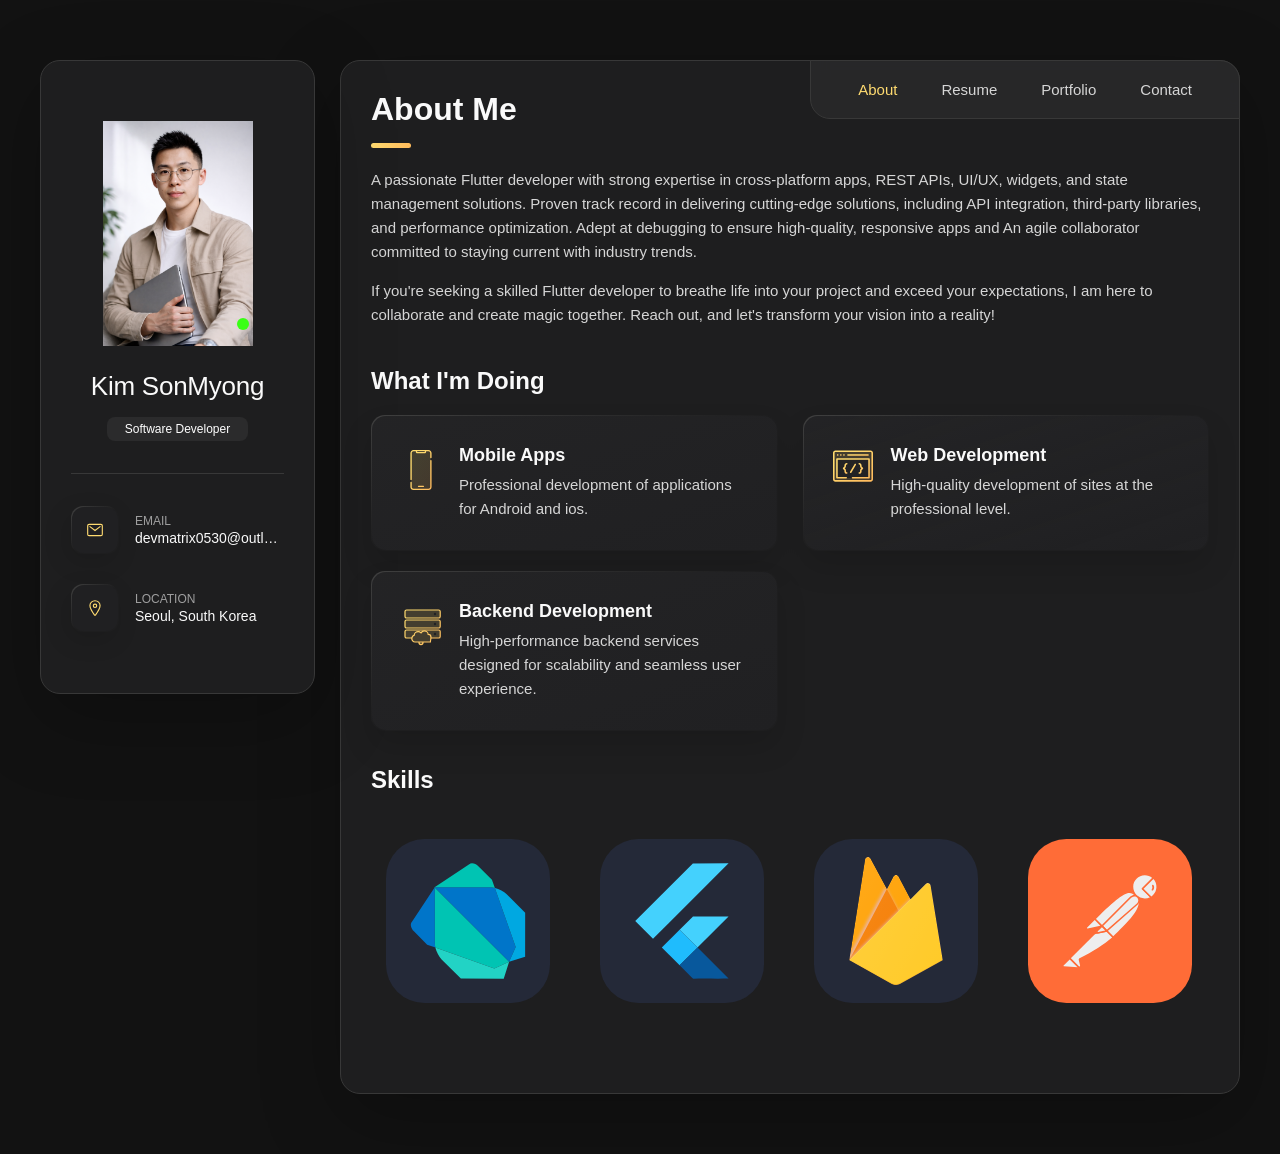
==== portfolio.html @ 159c51fd "1" ====
<!DOCTYPE html>
<!-- saved from url=(0031)https://aakashrajbanshi.com.np/ -->
<html lang="en"><head><meta http-equiv="Content-Type" content="text/html; charset=UTF-8">
  
  <link rel="icon" type="image/png" href="./portfolio_files/my-avatar.png">
  <meta name="viewport" content="width=device-width, initial-scale=1.0">
  <title>Kim's Personal Portfolio</title>
  <link rel="stylesheet" href="./portfolio_files/index-D-4-gm_i.css?v=2">
  <script defer src="./portfolio_files/asset-path-fix.js"></script>
  <script defer src="./portfolio_files/nav-page.js"></script>
  <script defer src="./portfolio_files/index-DvMZjxsJ.js?v=8"></script>
</head>

<body>
  <div id="app"><main><aside class="sidebar " data-sidebar="true"><div class="sidebar-info"><a href="https://aakashrajbanshi.com.np/assets/images/aakash_bnw.png" target="_blank" rel="noopener noreferrer" title="Click me!"><figure class="avatar-box"><img alt="Kim SonMyong" width="80" src="./portfolio_files/my-avatar.png"><span class="active-status" title="Available for work!"></span></figure></a><div class="info-content"><h1 class="name" title="Kim SonMyong">Kim SonMyong</h1><p class="title">Software Developer</p></div><button class="info_more-btn" data-sidebar-btn="true"><span>Show Contacts</span><svg stroke="currentColor" fill="currentColor" stroke-width="0" viewBox="0 0 512 512" height="1em" width="1em" xmlns="http://www.w3.org/2000/svg"><path fill="none" stroke-linecap="round" stroke-linejoin="round" stroke-width="48" d="m112 184 144 144 144-144"></path></svg></button></div><div class="sidebar-info_more"><div class="separator"></div><ul class="contacts-list"><li class="contact-item"><div class="icon-box"><svg stroke="currentColor" fill="currentColor" stroke-width="0" viewBox="0 0 512 512" height="1em" width="1em" xmlns="http://www.w3.org/2000/svg"><rect width="416" height="320" x="48" y="96" fill="none" stroke-linecap="round" stroke-linejoin="round" stroke-width="32" rx="40" ry="40"></rect><path fill="none" stroke-linecap="round" stroke-linejoin="round" stroke-width="32" d="m112 160 144 112 144-112"></path></svg></div><div class="contact-info"><p class="contact-title">Email</p><a href="mailto:devmatrix0530@outlook.com" class="contact-link">devmatrix0530@outlook.com</a></div></li><li class="contact-item"><div class="icon-box"><svg stroke="currentColor" fill="currentColor" stroke-width="0" viewBox="0 0 512 512" height="1em" width="1em" xmlns="http://www.w3.org/2000/svg"><path fill="none" stroke-linecap="round" stroke-linejoin="round" stroke-width="32" d="M256 48c-79.5 0-144 61.39-144 137 0 87 96 224.87 131.25 272.49a15.77 15.77 0 0 0 25.5 0C304 409.89 400 272.07 400 185c0-75.61-64.5-137-144-137z"></path><circle cx="256" cy="192" r="48" fill="none" stroke-linecap="round" stroke-linejoin="round" stroke-width="32"></circle></svg></div><div class="contact-info"><p class="contact-title">Location</p><a href="https://www.google.com/maps/place/Seoul,+South Korea" target="_blank" class="contact-link">Seoul, South Korea</a></div></li></ul><div class="separator"></div><ul class="social-list"><li class="social-item"><a href="https://www.linkedin.com/in/aakash569" target="_blank" class="social-link"><svg stroke="currentColor" fill="currentColor" stroke-width="0" viewBox="0 0 512 512" height="1em" width="1em" xmlns="http://www.w3.org/2000/svg"><path d="M444.17 32H70.28C49.85 32 32 46.7 32 66.89v374.72C32 461.91 49.85 480 70.28 480h373.78c20.54 0 35.94-18.21 35.94-38.39V66.89C480.12 46.7 464.6 32 444.17 32zm-273.3 373.43h-64.18V205.88h64.18zM141 175.54h-.46c-20.54 0-33.84-15.29-33.84-34.43 0-19.49 13.65-34.42 34.65-34.42s33.85 14.82 34.31 34.42c-.01 19.14-13.31 34.43-34.66 34.43zm264.43 229.89h-64.18V296.32c0-26.14-9.34-44-32.56-44-17.74 0-28.24 12-32.91 23.69-1.75 4.2-2.22 9.92-2.22 15.76v113.66h-64.18V205.88h64.18v27.77c9.34-13.3 23.93-32.44 57.88-32.44 42.13 0 74 27.77 74 87.64z"></path></svg></a></li><li class="social-item"><a href="https://github.com/aakashx58" target="_blank" class="social-link"><svg stroke="currentColor" fill="currentColor" stroke-width="0" viewBox="0 0 512 512" height="1em" width="1em" xmlns="http://www.w3.org/2000/svg"><path d="M256 32C132.3 32 32 134.9 32 261.7c0 101.5 64.2 187.5 153.2 217.9a17.56 17.56 0 0 0 3.8.4c8.3 0 11.5-6.1 11.5-11.4 0-5.5-.2-19.9-.3-39.1a102.4 102.4 0 0 1-22.6 2.7c-43.1 0-52.9-33.5-52.9-33.5-10.2-26.5-24.9-33.6-24.9-33.6-19.5-13.7-.1-14.1 1.4-14.1h.1c22.5 2 34.3 23.8 34.3 23.8 11.2 19.6 26.2 25.1 39.6 25.1a63 63 0 0 0 25.6-6c2-14.8 7.8-24.9 14.2-30.7-49.7-5.8-102-25.5-102-113.5 0-25.1 8.7-45.6 23-61.6-2.3-5.8-10-29.2 2.2-60.8a18.64 18.64 0 0 1 5-.5c8.1 0 26.4 3.1 56.6 24.1a208.21 208.21 0 0 1 112.2 0c30.2-21 48.5-24.1 56.6-24.1a18.64 18.64 0 0 1 5 .5c12.2 31.6 4.5 55 2.2 60.8 14.3 16.1 23 36.6 23 61.6 0 88.2-52.4 107.6-102.3 113.3 8 7.1 15.2 21.1 15.2 42.5 0 30.7-.3 55.5-.3 63 0 5.4 3.1 11.5 11.4 11.5a19.35 19.35 0 0 0 4-.4C415.9 449.2 480 363.1 480 261.7 480 134.9 379.7 32 256 32z"></path></svg></a></li><li class="social-item"><a href="https://g.dev/aakash569" target="_blank" class="social-link"><svg stroke="currentColor" fill="currentColor" stroke-width="0" viewBox="0 0 512 512" height="1em" width="1em" xmlns="http://www.w3.org/2000/svg"><path d="m473.16 221.48-2.26-9.59H262.46v88.22H387c-12.93 61.4-72.93 93.72-121.94 93.72-35.66 0-73.25-15-98.13-39.11a140.08 140.08 0 0 1-41.8-98.88c0-37.16 16.7-74.33 41-98.78s61-38.13 97.49-38.13c41.79 0 71.74 22.19 82.94 32.31l62.69-62.36C390.86 72.72 340.34 32 261.6 32c-60.75 0-119 23.27-161.58 65.71C58 139.5 36.25 199.93 36.25 256s20.58 113.48 61.3 155.6c43.51 44.92 105.13 68.4 168.58 68.4 57.73 0 112.45-22.62 151.45-63.66 38.34-40.4 58.17-96.3 58.17-154.9 0-24.67-2.48-39.32-2.59-39.96z"></path></svg></a></li><li class="social-item"><a href="https://x.com/itzakax" target="_blank" class="social-link"><svg stroke="currentColor" fill="currentColor" stroke-width="0" viewBox="0 0 512 512" height="1em" width="1em" xmlns="http://www.w3.org/2000/svg"><path d="M496 109.5a201.8 201.8 0 0 1-56.55 15.3 97.51 97.51 0 0 0 43.33-53.6 197.74 197.74 0 0 1-62.56 23.5A99.14 99.14 0 0 0 348.31 64c-54.42 0-98.46 43.4-98.46 96.9a93.21 93.21 0 0 0 2.54 22.1 280.7 280.7 0 0 1-203-101.3A95.69 95.69 0 0 0 36 130.4c0 33.6 17.53 63.3 44 80.7A97.5 97.5 0 0 1 35.22 199v1.2c0 47 34 86.1 79 95a100.76 100.76 0 0 1-25.94 3.4 94.38 94.38 0 0 1-18.51-1.8c12.51 38.5 48.92 66.5 92.05 67.3A199.59 199.59 0 0 1 39.5 405.6a203 203 0 0 1-23.5-1.4A278.68 278.68 0 0 0 166.74 448c181.36 0 280.44-147.7 280.44-275.8 0-4.2-.11-8.4-.31-12.5A198.48 198.48 0 0 0 496 109.5z"></path></svg></a></li></ul></div></aside><div class="main-content"><nav class="navbar"><ul class="navbar-list"><li class="navbar-item"><button type="button" class="navbar-link active" data-nav-link="true" data-nav-page="about">About</button></li><li class="navbar-item"><button type="button" class="navbar-link " data-nav-link="true" data-nav-page="resume">Resume</button></li><li class="navbar-item"><button type="button" class="navbar-link " data-nav-link="true" data-nav-page="portfolio">Portfolio</button></li><li class="navbar-item"><button type="button" class="navbar-link " data-nav-link="true" data-nav-page="contact">Contact</button></li></ul></nav><article class="about active" data-page="about"><header><h2 class="h2 article-title">About me</h2></header><section class="about-text"><p>A passionate Flutter developer with strong expertise in cross-platform apps, REST APIs, UI/UX, widgets, and state management solutions. Proven track record in delivering cutting-edge solutions, including API integration, third-party libraries, and performance optimization. Adept at debugging to ensure high-quality, responsive apps and An agile collaborator committed to staying current with industry trends.</p><p>If you're seeking a skilled Flutter developer to breathe life into your project and exceed your expectations, I am here to collaborate and create magic together. Reach out, and let's transform your vision into a reality!</p></section><section class="service"><h3 class="h3 service-title">What i'm doing</h3><ul class="service-list"><li class="service-item"><div class="service-icon-box"><img alt="mobile app icon" width="40" src="./portfolio_files/icon-app.svg"></div><div class="service-content-box"><h4 class="h4 service-item-title">Mobile Apps</h4><p class="service-item-text">Professional development of applications for Android and ios.</p></div></li><li class="service-item"><div class="service-icon-box"><img alt="Web development icon" width="40" src="./portfolio_files/icon-dev.svg"></div><div class="service-content-box"><h4 class="h4 service-item-title">Web development</h4><p class="service-item-text">High-quality development of sites at the professional level.</p></div></li><li class="service-item"><div class="service-icon-box"><img alt="camera icon" width="40" src="./portfolio_files/icon-backend.svg"></div><div class="service-content-box"><h4 class="h4 service-item-title">Backend Development</h4><p class="service-item-text">High-performance backend services designed for scalability and seamless user experience.</p></div></li></ul></section><section class="clients"><h3 class="h3 clients-title">Skills</h3><ul class="clients-list has-scrollbar"><li class="clients-item"><a href="https://dart.dev/" target="_blank"><img alt="client logo" src="./portfolio_files/Dart.svg" style="filter: none;"></a></li><li class="clients-item"><a href="https://flutter.dev/" target="_blank"><img alt="client logo" src="./portfolio_files/Flutter.svg"></a></li><li class="clients-item"><a href="https://firebase.google.com/" target="_blank"><img alt="client logo" src="./portfolio_files/Firebase.svg"></a></li><li class="clients-item"><a href="https://www.postman.com/" target="_blank"><img alt="client logo" src="./portfolio_files/Postman.svg"></a></li><li class="clients-item"><a href="https://www.figma.com/" target="_blank"><img alt="client logo" src="./portfolio_files/Figma.svg"></a></li><li class="clients-item"><a href="https://developer.android.com/studio" target="_blank"><img alt="client logo" src="./portfolio_files/AndroidStudio.svg"></a></li><li class="clients-item"><a href="https://developer.apple.com/xcode/" target="_blank"><img alt="client logo" src="./portfolio_files/Xcode.svg"></a></li></ul></section></article><article class="resume " data-page="resume"><header><h2 class="h2 article-title">Resume</h2></header><section class="timeline"><div class="title-wrapper"><div class="icon-box"><svg stroke="currentColor" fill="currentColor" stroke-width="0" viewBox="0 0 512 512" height="1em" width="1em" xmlns="http://www.w3.org/2000/svg"><path fill="none" stroke-linecap="round" stroke-linejoin="round" stroke-width="32" d="M256 160c16-63.16 76.43-95.41 208-96a15.94 15.94 0 0 1 16 16v288a16 16 0 0 1-16 16c-128 0-177.45 25.81-208 64-30.37-38-80-64-208-64-9.88 0-16-8.05-16-17.93V80a15.94 15.94 0 0 1 16-16c131.57.59 192 32.84 208 96zm0 0v288"></path></svg></div><h3 class="h3">Education</h3></div><ol class="timeline-list"><li class="timeline-item"><h4 class="h4 timeline-item-title">Nihareeka College of Management and Information Technology</h4><p class="timeline-text">Bachelor of Science in Computer Science and Information Technology (B.Sc. CSIT)</p><span>2017 — 2021</span></li><li class="timeline-item"><h4 class="h4 timeline-item-title">Greenland International College</h4><p class="timeline-text">+2 Science</p><span>2015 — 2017</span></li></ol></section><section class="timeline"><div class="title-wrapper"><div class="icon-box"><svg stroke="currentColor" fill="currentColor" stroke-width="0" viewBox="0 0 512 512" height="1em" width="1em" xmlns="http://www.w3.org/2000/svg"><path fill="none" stroke-linecap="round" stroke-linejoin="round" stroke-width="32" d="M256 160c16-63.16 76.43-95.41 208-96a15.94 15.94 0 0 1 16 16v288a16 16 0 0 1-16 16c-128 0-177.45 25.81-208 64-30.37-38-80-64-208-64-9.88 0-16-8.05-16-17.93V80a15.94 15.94 0 0 1 16-16c131.57.59 192 32.84 208 96zm0 0v288"></path></svg></div><h3 class="h3">Experience</h3></div><ol class="timeline-list"><li class="timeline-item"><h4 class="h4 timeline-item-title">Flutter Developer</h4><p class="timeline-text">Adzen Tech Pvt. Ltd</p><span data-start-date="2025-02-01" data-end-date="present">Feb, 2025 — Present &nbsp; • <span class="duration">1 yr 2 mo</span></span><p class="timeline-text"><i>Seoul, South Korea</i></p><ul class="timeline-text"><li>Responsible for designing and developing mobile applications using Flutter.</li></ul></li><li class="timeline-item"><h4 class="h4 timeline-item-title">Mid-Level Flutter Developer</h4><p class="timeline-text">Tokma Technologies</p><span data-start-date="2024-08-01" data-end-date="2025-02-01">Aug, 2024 — Feb, 2025 &nbsp; • <span class="duration">6 mo</span></span><p class="timeline-text"><i>Seoul, South Korea</i></p><ul class="timeline-text"><li>Developed new features and implemented UI designs into code using Flutter.</li><li>Designed and created custom e-form features including scrolling features and data entries.</li><li>Integrated Google and Facebook sign-in for user authentication.</li><li>Designed dynamic functionalities using the BLOC design pattern.</li><li>Integrated APIs for seamless data communication and backend functionality.</li><li>Implemented payment gateway integration like Khalti for secure transactions.</li><li>Collaborated with other developers and backend team to deliver features.</li><li>Participated in team meetings to discuss new features and project updates.</li><li>Ensured smooth functionality and user-friendly experiences throughout the app.</li><li>Performed code review and deployed the app in Playstore and Appstore.</li></ul></li><li class="timeline-item"><h4 class="h4 timeline-item-title">Flutter Developer</h4><p class="timeline-text">Inflancer Technology</p><span data-start-date="2022-10-01" data-end-date="2024-08-01">Oct, 2022 — Aug, 2024 &nbsp; • <span class="duration">1 yr 10 mo</span></span><p class="timeline-text"><i>Seoul, South Korea</i></p><ul class="timeline-text"><li>Developed new features and transformed UI designs into fully functional user interfaces.</li><li>Integrated payment solution like eSewa, for secure and seamless transactions.</li><li>Optimized application performance to ensure a smooth and engaging user experience.</li><li>Supported other team members initiatives by developing solutions to common problems and sharing those solutions.</li><li>Identified and resolved bugs, improving app stability and performance.</li><li>Wrote clean, maintainable, and testable code following best practices.</li><li>Utilization of latest version of support libraries to ensure backend compatibility.</li><li>Integrated payment solution like eSewa, for secure and seamless transactions.</li><li>Collaborated with backend developers, designers, and cross-functional teams to deliver scalable, high-quality solutions.</li><li>Performed code review and deployed the app in Playstore and Appstore.</li></ul></li><li class="timeline-item"><h4 class="h4 timeline-item-title">Flutter Developer Intern</h4><p class="timeline-text">YAJ Tech Pvt. Ltd</p><span data-start-date="2022-05-01" data-end-date="2022-09-01">May, 2022 — Sep, 2022 &nbsp; • <span class="duration">4 mo</span></span><p class="timeline-text"><i>Seoul, South Korea</i></p><ul class="timeline-text"><li>Assisted in developing and maintaining Flutter applications, ensuring seamless functionality and user-friendly interfaces.</li><li>Supported the implementation of visually appealing UI designs that aligned with client requirements and design principles.</li><li>Collaborated with cross-functional teams, including back-end developers and designers, to deliver efficient, high-quality, and scalable solutions.</li><li>Gained hands-on experience in debugging, troubleshooting, and refining app features to improve user experience.</li></ul></li></ol></section><button class="form-btn" type="button" data-form-btn="true"><svg stroke="currentColor" fill="currentColor" stroke-width="0" viewBox="0 0 512 512" height="1em" width="1em" xmlns="http://www.w3.org/2000/svg"><path fill="none" stroke-linejoin="round" stroke-width="32" d="M416 221.25V416a48 48 0 0 1-48 48H144a48 48 0 0 1-48-48V96a48 48 0 0 1 48-48h98.75a32 32 0 0 1 22.62 9.37l141.26 141.26a32 32 0 0 1 9.37 22.62z"></path><path fill="none" stroke-linecap="round" stroke-linejoin="round" stroke-width="32" d="M256 56v120a32 32 0 0 0 32 32h120m-232 80h160m-160 80h160"></path></svg><span>Download CV</span></button></article><article class="portfolio " data-page="portfolio"><header><h2 class="h2 article-title">Portfolio</h2></header><section class="projects"><ul class="filter-list"><li class="filter-item"><button class="active" data-filter-btn="true">All</button></li><li class="filter-item"><button class="" data-filter-btn="true">Applications</button></li><li class="filter-item"><button class="" data-filter-btn="true">Web development</button></li><li class="filter-item"><button class="" data-filter-btn="true">UI/UX</button></li></ul><div class="filter-select-box"><button class="filter-select " data-select="true"><div class="select-value" data-selecct-value="true">Select category</div><div class="select-icon"><svg stroke="currentColor" fill="currentColor" stroke-width="0" viewBox="0 0 512 512" height="1em" width="1em" xmlns="http://www.w3.org/2000/svg"><path fill="none" stroke-linecap="round" stroke-linejoin="round" stroke-width="48" d="m112 184 144 144 144-144"></path></svg></div></button><ul class="select-list"><li class="select-item"><button data-select-item="true">All</button></li><li class="select-item"><button data-select-item="true">Applications</button></li><li class="select-item"><button data-select-item="true">Web development</button></li><li class="select-item"><button data-select-item="true">UI/UX</button></li></ul></div><ul class="project-list"><li class="project-item active"><a href="https://nagarikapp.gov.np/" target="_blank" rel="noreferrer"><figure class="project-img"><div class="project-item-icon-box"><svg stroke="currentColor" fill="currentColor" stroke-width="0" viewBox="0 0 512 512" height="1em" width="1em" xmlns="http://www.w3.org/2000/svg"><path fill="none" stroke-linecap="round" stroke-linejoin="round" stroke-width="32" d="M255.66 112c-77.94 0-157.89 45.11-220.83 135.33a16 16 0 0 0-.27 17.77C82.92 340.8 161.8 400 255.66 400c92.84 0 173.34-59.38 221.79-135.25a16.14 16.14 0 0 0 0-17.47C428.89 172.28 347.8 112 255.66 112z"></path><circle cx="256" cy="256" r="80" fill="none" stroke-miterlimit="10" stroke-width="32"></circle></svg></div><img alt="Nagarik App" loading="lazy" src="./portfolio_files/nagarikapp.png"></figure><h3 class="project-title">Nagarik App</h3><p class="project-category">Applications</p></a></li><li class="project-item active"><a href="https://www.ambition.guru/" target="_blank" rel="noreferrer"><figure class="project-img"><div class="project-item-icon-box"><svg stroke="currentColor" fill="currentColor" stroke-width="0" viewBox="0 0 512 512" height="1em" width="1em" xmlns="http://www.w3.org/2000/svg"><path fill="none" stroke-linecap="round" stroke-linejoin="round" stroke-width="32" d="M255.66 112c-77.94 0-157.89 45.11-220.83 135.33a16 16 0 0 0-.27 17.77C82.92 340.8 161.8 400 255.66 400c92.84 0 173.34-59.38 221.79-135.25a16.14 16.14 0 0 0 0-17.47C428.89 172.28 347.8 112 255.66 112z"></path><circle cx="256" cy="256" r="80" fill="none" stroke-miterlimit="10" stroke-width="32"></circle></svg></div><img alt="Ambition Guru" loading="lazy" src="./portfolio_files/ambitionguru.png"></figure><h3 class="project-title">Ambition Guru</h3><p class="project-category">Applications</p></a></li><li class="project-item active"><a href="https://play.google.com/store/apps/details?id=com.onewinme.sociair" target="_blank" rel="noreferrer"><figure class="project-img"><div class="project-item-icon-box"><svg stroke="currentColor" fill="currentColor" stroke-width="0" viewBox="0 0 512 512" height="1em" width="1em" xmlns="http://www.w3.org/2000/svg"><path fill="none" stroke-linecap="round" stroke-linejoin="round" stroke-width="32" d="M255.66 112c-77.94 0-157.89 45.11-220.83 135.33a16 16 0 0 0-.27 17.77C82.92 340.8 161.8 400 255.66 400c92.84 0 173.34-59.38 221.79-135.25a16.14 16.14 0 0 0 0-17.47C428.89 172.28 347.8 112 255.66 112z"></path><circle cx="256" cy="256" r="80" fill="none" stroke-miterlimit="10" stroke-width="32"></circle></svg></div><img alt="Sociair" loading="lazy" src="./portfolio_files/sociair.png"></figure><h3 class="project-title">Sociair</h3><p class="project-category">Applications</p></a></li><li class="project-item active"><a href="https://tokma.ai/" target="_blank" rel="noreferrer"><figure class="project-img"><div class="project-item-icon-box"><svg stroke="currentColor" fill="currentColor" stroke-width="0" viewBox="0 0 512 512" height="1em" width="1em" xmlns="http://www.w3.org/2000/svg"><path fill="none" stroke-linecap="round" stroke-linejoin="round" stroke-width="32" d="M255.66 112c-77.94 0-157.89 45.11-220.83 135.33a16 16 0 0 0-.27 17.77C82.92 340.8 161.8 400 255.66 400c92.84 0 173.34-59.38 221.79-135.25a16.14 16.14 0 0 0 0-17.47C428.89 172.28 347.8 112 255.66 112z"></path><circle cx="256" cy="256" r="80" fill="none" stroke-miterlimit="10" stroke-width="32"></circle></svg></div><img alt="Tokma" loading="lazy" src="./portfolio_files/tokma.png"></figure><h3 class="project-title">Tokma</h3><p class="project-category">Applications</p></a></li><li class="project-item active"><a href="https://play.google.com/store/apps/details?id=com.inflancer.saara" target="_blank" rel="noreferrer"><figure class="project-img"><div class="project-item-icon-box"><svg stroke="currentColor" fill="currentColor" stroke-width="0" viewBox="0 0 512 512" height="1em" width="1em" xmlns="http://www.w3.org/2000/svg"><path fill="none" stroke-linecap="round" stroke-linejoin="round" stroke-width="32" d="M255.66 112c-77.94 0-157.89 45.11-220.83 135.33a16 16 0 0 0-.27 17.77C82.92 340.8 161.8 400 255.66 400c92.84 0 173.34-59.38 221.79-135.25a16.14 16.14 0 0 0 0-17.47C428.89 172.28 347.8 112 255.66 112z"></path><circle cx="256" cy="256" r="80" fill="none" stroke-miterlimit="10" stroke-width="32"></circle></svg></div><img alt="Saara" loading="lazy" src="./portfolio_files/saara.png"></figure><h3 class="project-title">Saara</h3><p class="project-category">Applications</p></a></li><li class="project-item active"><a href="./portfolio_files/ifood.png" target="_blank" rel="noreferrer"><figure class="project-img"><div class="project-item-icon-box"><svg stroke="currentColor" fill="currentColor" stroke-width="0" viewBox="0 0 512 512" height="1em" width="1em" xmlns="http://www.w3.org/2000/svg"><path fill="none" stroke-linecap="round" stroke-linejoin="round" stroke-width="32" d="M255.66 112c-77.94 0-157.89 45.11-220.83 135.33a16 16 0 0 0-.27 17.77C82.92 340.8 161.8 400 255.66 400c92.84 0 173.34-59.38 221.79-135.25a16.14 16.14 0 0 0 0-17.47C428.89 172.28 347.8 112 255.66 112z"></path><circle cx="256" cy="256" r="80" fill="none" stroke-miterlimit="10" stroke-width="32"></circle></svg></div><img alt="ifood" loading="lazy" src="./portfolio_files/ifood.png"></figure><h3 class="project-title">ifood</h3><p class="project-category">Applications</p></a></li><li class="project-item active"><a href="./portfolio_files/merodate.png" target="_blank" rel="noreferrer"><figure class="project-img"><div class="project-item-icon-box"><svg stroke="currentColor" fill="currentColor" stroke-width="0" viewBox="0 0 512 512" height="1em" width="1em" xmlns="http://www.w3.org/2000/svg"><path fill="none" stroke-linecap="round" stroke-linejoin="round" stroke-width="32" d="M255.66 112c-77.94 0-157.89 45.11-220.83 135.33a16 16 0 0 0-.27 17.77C82.92 340.8 161.8 400 255.66 400c92.84 0 173.34-59.38 221.79-135.25a16.14 16.14 0 0 0 0-17.47C428.89 172.28 347.8 112 255.66 112z"></path><circle cx="256" cy="256" r="80" fill="none" stroke-miterlimit="10" stroke-width="32"></circle></svg></div><img alt="MeroDate" loading="lazy" src="./portfolio_files/merodate.png"></figure><h3 class="project-title">MeroDate</h3><p class="project-category">Applications</p></a></li><li class="project-item active"><a href="./portfolio_files/weatherapp.png" target="_blank" rel="noreferrer"><figure class="project-img"><div class="project-item-icon-box"><svg stroke="currentColor" fill="currentColor" stroke-width="0" viewBox="0 0 512 512" height="1em" width="1em" xmlns="http://www.w3.org/2000/svg"><path fill="none" stroke-linecap="round" stroke-linejoin="round" stroke-width="32" d="M255.66 112c-77.94 0-157.89 45.11-220.83 135.33a16 16 0 0 0-.27 17.77C82.92 340.8 161.8 400 255.66 400c92.84 0 173.34-59.38 221.79-135.25a16.14 16.14 0 0 0 0-17.47C428.89 172.28 347.8 112 255.66 112z"></path><circle cx="256" cy="256" r="80" fill="none" stroke-miterlimit="10" stroke-width="32"></circle></svg></div><img alt="Weather App" loading="lazy" src="./portfolio_files/weatherapp.png"></figure><h3 class="project-title">Weather App</h3><p class="project-category">Applications</p></a></li><li class="project-item active"><a href="./portfolio_files/music.png" target="_blank" rel="noreferrer"><figure class="project-img"><div class="project-item-icon-box"><svg stroke="currentColor" fill="currentColor" stroke-width="0" viewBox="0 0 512 512" height="1em" width="1em" xmlns="http://www.w3.org/2000/svg"><path fill="none" stroke-linecap="round" stroke-linejoin="round" stroke-width="32" d="M255.66 112c-77.94 0-157.89 45.11-220.83 135.33a16 16 0 0 0-.27 17.77C82.92 340.8 161.8 400 255.66 400c92.84 0 173.34-59.38 221.79-135.25a16.14 16.14 0 0 0 0-17.47C428.89 172.28 347.8 112 255.66 112z"></path><circle cx="256" cy="256" r="80" fill="none" stroke-miterlimit="10" stroke-width="32"></circle></svg></div><img alt="Music App" loading="lazy" src="./portfolio_files/music.png"></figure><h3 class="project-title">Music App</h3><p class="project-category">Applications</p></a></li><li class="project-item active"><a href="./portfolio_files/movieapp.png" target="_blank" rel="noreferrer"><figure class="project-img"><div class="project-item-icon-box"><svg stroke="currentColor" fill="currentColor" stroke-width="0" viewBox="0 0 512 512" height="1em" width="1em" xmlns="http://www.w3.org/2000/svg"><path fill="none" stroke-linecap="round" stroke-linejoin="round" stroke-width="32" d="M255.66 112c-77.94 0-157.89 45.11-220.83 135.33a16 16 0 0 0-.27 17.77C82.92 340.8 161.8 400 255.66 400c92.84 0 173.34-59.38 221.79-135.25a16.14 16.14 0 0 0 0-17.47C428.89 172.28 347.8 112 255.66 112z"></path><circle cx="256" cy="256" r="80" fill="none" stroke-miterlimit="10" stroke-width="32"></circle></svg></div><img alt="Movie App" loading="lazy" src="./portfolio_files/movieapp.png"></figure><h3 class="project-title">Movie App</h3><p class="project-category">Applications</p></a></li><li class="project-item active"><a href="https://github-user-ruby-kappa.vercel.app/" target="_blank" rel="noreferrer"><figure class="project-img"><div class="project-item-icon-box"><svg stroke="currentColor" fill="currentColor" stroke-width="0" viewBox="0 0 512 512" height="1em" width="1em" xmlns="http://www.w3.org/2000/svg"><path fill="none" stroke-linecap="round" stroke-linejoin="round" stroke-width="32" d="M255.66 112c-77.94 0-157.89 45.11-220.83 135.33a16 16 0 0 0-.27 17.77C82.92 340.8 161.8 400 255.66 400c92.84 0 173.34-59.38 221.79-135.25a16.14 16.14 0 0 0 0-17.47C428.89 172.28 347.8 112 255.66 112z"></path><circle cx="256" cy="256" r="80" fill="none" stroke-miterlimit="10" stroke-width="32"></circle></svg></div><img alt="GitHub users search App" loading="lazy" src="./portfolio_files/github_user.png"></figure><h3 class="project-title">GitHub users search App</h3><p class="project-category">Web development</p></a></li><li class="project-item active"><a href="https://carzone-seven.vercel.app/" target="_blank" rel="noreferrer"><figure class="project-img"><div class="project-item-icon-box"><svg stroke="currentColor" fill="currentColor" stroke-width="0" viewBox="0 0 512 512" height="1em" width="1em" xmlns="http://www.w3.org/2000/svg"><path fill="none" stroke-linecap="round" stroke-linejoin="round" stroke-width="32" d="M255.66 112c-77.94 0-157.89 45.11-220.83 135.33a16 16 0 0 0-.27 17.77C82.92 340.8 161.8 400 255.66 400c92.84 0 173.34-59.38 221.79-135.25a16.14 16.14 0 0 0 0-17.47C428.89 172.28 347.8 112 255.66 112z"></path><circle cx="256" cy="256" r="80" fill="none" stroke-miterlimit="10" stroke-width="32"></circle></svg></div><img alt="Car Zone" loading="lazy" src="./portfolio_files/carzone.png"></figure><h3 class="project-title">Car Zone</h3><p class="project-category">Web development</p></a></li><li class="project-item active"><a href="https://movfix-bay.vercel.app/" target="_blank" rel="noreferrer"><figure class="project-img"><div class="project-item-icon-box"><svg stroke="currentColor" fill="currentColor" stroke-width="0" viewBox="0 0 512 512" height="1em" width="1em" xmlns="http://www.w3.org/2000/svg"><path fill="none" stroke-linecap="round" stroke-linejoin="round" stroke-width="32" d="M255.66 112c-77.94 0-157.89 45.11-220.83 135.33a16 16 0 0 0-.27 17.77C82.92 340.8 161.8 400 255.66 400c92.84 0 173.34-59.38 221.79-135.25a16.14 16.14 0 0 0 0-17.47C428.89 172.28 347.8 112 255.66 112z"></path><circle cx="256" cy="256" r="80" fill="none" stroke-miterlimit="10" stroke-width="32"></circle></svg></div><img alt="Movfix" loading="lazy" src="./portfolio_files/movfix.png"></figure><h3 class="project-title">Movfix</h3><p class="project-category">Web development</p></a></li><li class="project-item active"><a href="https://fitness-zone-xi.vercel.app/" target="_blank" rel="noreferrer"><figure class="project-img"><div class="project-item-icon-box"><svg stroke="currentColor" fill="currentColor" stroke-width="0" viewBox="0 0 512 512" height="1em" width="1em" xmlns="http://www.w3.org/2000/svg"><path fill="none" stroke-linecap="round" stroke-linejoin="round" stroke-width="32" d="M255.66 112c-77.94 0-157.89 45.11-220.83 135.33a16 16 0 0 0-.27 17.77C82.92 340.8 161.8 400 255.66 400c92.84 0 173.34-59.38 221.79-135.25a16.14 16.14 0 0 0 0-17.47C428.89 172.28 347.8 112 255.66 112z"></path><circle cx="256" cy="256" r="80" fill="none" stroke-miterlimit="10" stroke-width="32"></circle></svg></div><img alt="Fitness Zone" loading="lazy" src="./portfolio_files/fitness_zone.png"></figure><h3 class="project-title">Fitness Zone</h3><p class="project-category">Web development</p></a></li><li class="project-item active"><a href="https://aakashx58.github.io/Ecommerce_website/" target="_blank" rel="noreferrer"><figure class="project-img"><div class="project-item-icon-box"><svg stroke="currentColor" fill="currentColor" stroke-width="0" viewBox="0 0 512 512" height="1em" width="1em" xmlns="http://www.w3.org/2000/svg"><path fill="none" stroke-linecap="round" stroke-linejoin="round" stroke-width="32" d="M255.66 112c-77.94 0-157.89 45.11-220.83 135.33a16 16 0 0 0-.27 17.77C82.92 340.8 161.8 400 255.66 400c92.84 0 173.34-59.38 221.79-135.25a16.14 16.14 0 0 0 0-17.47C428.89 172.28 347.8 112 255.66 112z"></path><circle cx="256" cy="256" r="80" fill="none" stroke-miterlimit="10" stroke-width="32"></circle></svg></div><img alt="E-Commerce" loading="lazy" src="./portfolio_files/ecommerce.png"></figure><h3 class="project-title">E-Commerce</h3><p class="project-category">Web development</p></a></li><li class="project-item active"><a href="https://netflix-clone-olive-chi.vercel.app/" target="_blank" rel="noreferrer"><figure class="project-img"><div class="project-item-icon-box"><svg stroke="currentColor" fill="currentColor" stroke-width="0" viewBox="0 0 512 512" height="1em" width="1em" xmlns="http://www.w3.org/2000/svg"><path fill="none" stroke-linecap="round" stroke-linejoin="round" stroke-width="32" d="M255.66 112c-77.94 0-157.89 45.11-220.83 135.33a16 16 0 0 0-.27 17.77C82.92 340.8 161.8 400 255.66 400c92.84 0 173.34-59.38 221.79-135.25a16.14 16.14 0 0 0 0-17.47C428.89 172.28 347.8 112 255.66 112z"></path><circle cx="256" cy="256" r="80" fill="none" stroke-miterlimit="10" stroke-width="32"></circle></svg></div><img alt="Netflix Clone" loading="lazy" src="./portfolio_files/netflix.png"></figure><h3 class="project-title">Netflix Clone</h3><p class="project-category">Web development</p></a></li><li class="project-item active"><a href="./portfolio_files/houseman.png" target="_blank" rel="noreferrer"><figure class="project-img"><div class="project-item-icon-box"><svg stroke="currentColor" fill="currentColor" stroke-width="0" viewBox="0 0 512 512" height="1em" width="1em" xmlns="http://www.w3.org/2000/svg"><path fill="none" stroke-linecap="round" stroke-linejoin="round" stroke-width="32" d="M255.66 112c-77.94 0-157.89 45.11-220.83 135.33a16 16 0 0 0-.27 17.77C82.92 340.8 161.8 400 255.66 400c92.84 0 173.34-59.38 221.79-135.25a16.14 16.14 0 0 0 0-17.47C428.89 172.28 347.8 112 255.66 112z"></path><circle cx="256" cy="256" r="80" fill="none" stroke-miterlimit="10" stroke-width="32"></circle></svg></div><img alt="Houseman" loading="lazy" src="./portfolio_files/houseman.png"></figure><h3 class="project-title">Houseman</h3><p class="project-category">UI/UX</p></a></li></ul></section></article><article class="contact " data-page="contact"><header><h2 class="h2 article-title">Contact</h2></header><section class="mapbox" data-mapbox="true"><figure><iframe src="https://www.google.com/maps/embed?pb=!1m18!1m12!1m3!1d50661.07675737727!2d126.9177937!3d37.565285!2m3!1f0!2f0!3f0!3m2!1i1024!2i768!4f13.1!3m3!1m2!1s0x357ca2012dd5115b%3A0x8b6a01c0d4ca4748!2sSeoul%2C%20South%20Korea!5e0!3m2!1sen!2skr!4v1700000000000!5m2!1sen!2skr" width="400" height="300" loading="lazy" title="Google Map — Seoul, South Korea" style="filter: grayscale(0%); border:0;" allowfullscreen="" referrerpolicy="no-referrer-when-downgrade"></iframe></figure></section><section class="contact-form"><h3 class="h3 form-title">Contact Form</h3><form class="form" data-form="true"><div class="input-wrapper"><input class="form-input" placeholder="Full name" required="" data-form-input="true" type="text" value="" name="fullname"><input class="form-input" placeholder="Email address" required="" data-form-input="true" type="email" value="" name="email"></div><input class="form-input" placeholder="Subject" required="" data-form-input="true" type="text" value="" name="subject"><textarea name="message" class="form-input" placeholder="Your Message" required="" data-form-input="true"></textarea><button class="form-btn" type="submit" data-form-btn="true" style="opacity: 1; cursor: pointer;"><svg stroke="currentColor" fill="currentColor" stroke-width="0" viewBox="0 0 512 512" height="1em" width="1em" xmlns="http://www.w3.org/2000/svg"><path fill="none" stroke-linecap="round" stroke-linejoin="round" stroke-width="32" d="m53.12 199.94 400-151.39a8 8 0 0 1 10.33 10.33l-151.39 400a8 8 0 0 1-15-.34l-67.4-166.09a16 16 0 0 0-10.11-10.11L53.46 215a8 8 0 0 1-.34-15.06zM460 52 227 285"></path></svg><span>Send Message</span></button></form></section></article></div></main></div>

</body></html>
---- portfolio_files/index-D-4-gm_i.css ----
:root{--bg-gradient-onyx: linear-gradient( to bottom right, hsl(240, 1%, 25%) 3%, hsl(0, 0%, 19%) 97% );--bg-gradient-jet: linear-gradient( to bottom right, hsla(240, 1%, 18%, .251) 0%, hsla(240, 2%, 11%, 0) 100% ), hsl(240, 2%, 13%);--bg-gradient-yellow-1: linear-gradient( to bottom right, hsl(45, 100%, 71%) 0%, hsla(36, 100%, 69%, 0) 50% );--bg-gradient-yellow-2: linear-gradient( 135deg, hsla(45, 100%, 71%, .251) 0%, hsla(35, 100%, 68%, 0) 59.86% ), hsl(240, 2%, 13%);--border-gradient-onyx: linear-gradient( to bottom right, hsl(0, 0%, 25%) 0%, hsla(0, 0%, 25%, 0) 50% );--text-gradient-yellow: linear-gradient( to right, hsl(45, 100%, 72%), hsl(35, 100%, 68%) );--jet: hsl(0, 0%, 22%);--onyx: hsl(240, 1%, 17%);--eerie-black-1: hsl(240, 2%, 13%);--eerie-black-2: hsl(240, 2%, 12%);--smoky-black: hsl(0, 0%, 7%);--white-1: hsl(0, 0%, 100%);--white-2: hsl(0, 0%, 98%);--orange-yellow-crayola: hsl(45, 100%, 72%);--vegas-gold: hsl(45, 100%, 72%);--light-gray: hsl(0, 0%, 84%);--light-gray-70: hsla(0, 0%, 84%, .7);--bittersweet-shimmer: hsl(0, 43%, 51%);--ff-poppins: "Poppins", sans-serif;--fs-1: 24px;--fs-2: 18px;--fs-3: 17px;--fs-4: 16px;--fs-5: 15px;--fs-6: 14px;--fs-7: 13px;--fs-8: 11px;--fw-300: 300;--fw-400: 400;--fw-500: 500;--fw-600: 600;--shadow-1: -4px 8px 24px hsla(0, 0%, 0%, .25);--shadow-2: 0 16px 30px hsla(0, 0%, 0%, .25);--shadow-3: 0 16px 40px hsla(0, 0%, 0%, .25);--shadow-4: 0 25px 50px hsla(0, 0%, 0%, .15);--shadow-5: 0 24px 80px hsla(0, 0%, 0%, .25);--transition-1: .25s ease;--transition-2: .5s ease-in-out}*,*:before,*:after{margin:0;padding:0;box-sizing:border-box}a{text-decoration:none}li{list-style:none}img,ion-icon,a,button,time,span{display:block}button{font:inherit;background:none;border:none;text-align:left;cursor:pointer}input,textarea{display:block;width:100%;background:none;font:inherit}::selection{background:var(--orange-yellow-crayola);color:var(--smoky-black)}:focus{outline-color:var(--orange-yellow-crayola)}html{font-family:var(--ff-poppins)}body{background:var(--smoky-black)}.sidebar,article{background:var(--eerie-black-2);border:1px solid var(--jet);border-radius:20px;padding:15px;box-shadow:var(--shadow-1);z-index:1}.separator{width:100%;height:1px;background:var(--jet);margin:16px 0}.icon-box{position:relative;background:var(--border-gradient-onyx);width:30px;height:30px;border-radius:8px;display:flex;justify-content:center;align-items:center;font-size:16px;color:var(--orange-yellow-crayola);box-shadow:var(--shadow-1);z-index:1}.icon-box:before{content:"";position:absolute;inset:1px;background:var(--eerie-black-1);border-radius:inherit;z-index:-1}.icon-box ion-icon{--ionicon-stroke-width: 35px}article{display:none}article.active{display:block;animation:fade .5s ease backwards}@keyframes fade{0%{opacity:0}to{opacity:1}}.h2,.h3,.h4,.h5{color:var(--white-2);text-transform:capitalize}.h2{font-size:var(--fs-1)}.h3{font-size:var(--fs-2)}.h4{font-size:var(--fs-4)}.h5{font-size:var(--fs-7);font-weight:var(--fw-500)}.article-title{position:relative;padding-bottom:7px}.article-title:after{content:"";position:absolute;bottom:0;left:0;width:30px;height:3px;background:var(--text-gradient-yellow);border-radius:3px}.has-scrollbar::-webkit-scrollbar{width:5px;height:5px}.has-scrollbar::-webkit-scrollbar-track{background:var(--onyx);border-radius:5px}.has-scrollbar::-webkit-scrollbar-thumb{background:var(--orange-yellow-crayola);border-radius:5px}.has-scrollbar::-webkit-scrollbar-button{width:20px}.content-card{position:relative;background:var(--border-gradient-onyx);padding:45px 15px 15px;border-radius:14px;box-shadow:var(--shadow-2);cursor:pointer;z-index:1}.content-card:before{content:"";position:absolute;inset:1px;background:var(--bg-gradient-jet);border-radius:inherit;z-index:-1}main{margin:15px 12px 75px;min-width:259px}.sidebar{margin-bottom:15px;max-height:112px;overflow:hidden;transition:var(--transition-2)}.sidebar.active{max-height:405px}.sidebar-info{position:relative;display:flex;justify-content:flex-start;align-items:center;gap:15px}.avatar-box{background:var(--bg-gradient-onyx);border-radius:20px}.info-content .name{color:var(--white-2);font-size:var(--fs-3);font-weight:var(--fw-500);letter-spacing:-.25px;margin-bottom:10px}.info-content .title{color:var(--white-1);background:var(--onyx);font-size:var(--fs-8);font-weight:var(--fw-300);width:max-content;padding:3px 12px;border-radius:8px}.info_more-btn{position:absolute;top:-15px;right:-15px;border-radius:0 15px;font-size:13px;color:var(--orange-yellow-crayola);background:var(--border-gradient-onyx);padding:10px;box-shadow:var(--shadow-2);transition:var(--transition-1);z-index:1}.info_more-btn:before{content:"";position:absolute;inset:1px;border-radius:inherit;background:var(--bg-gradient-jet);transition:var(--transition-1);z-index:-1}.info_more-btn:hover,.info_more-btn:focus{background:var(--bg-gradient-yellow-1)}.info_more-btn:hover:before,.info_more-btn:focus:before{background:var(--bg-gradient-yellow-2)}.info_more-btn span{display:none}.sidebar-info_more{opacity:0;visibility:hidden;transition:var(--transition-2)}.sidebar.active .sidebar-info_more{opacity:1;visibility:visible}.contacts-list{display:grid;grid-template-columns:1fr;gap:16px}.contact-item{min-width:100%;display:flex;align-items:center;gap:16px}.contact-info{max-width:calc(100% - 46px);width:calc(100% - 46px)}.contact-title{color:var(--light-gray-70);font-size:var(--fs-8);text-transform:uppercase;margin-bottom:2px}.contact-info :is(.contact-link,time,address){color:var(--white-2);font-size:var(--fs-7)}.contact-info address{font-style:normal}.social-list{display:flex;justify-content:flex-start;align-items:center;gap:15px;padding-bottom:4px;padding-left:7px}.social-item .social-link{color:var(--light-gray-70);font-size:18px}.social-item .social-link:hover{color:var(--light-gray)}.navbar{position:fixed;bottom:0;left:0;width:100%;background:#2b2b2cbf;-webkit-backdrop-filter:blur(10px);backdrop-filter:blur(10px);border:1px solid var(--jet);border-radius:12px 12px 0 0;box-shadow:var(--shadow-2);z-index:5}.navbar-list{display:flex;flex-wrap:wrap;justify-content:center;align-items:center;padding:0 10px}.navbar-link{color:var(--light-gray);font-size:var(--fs-8);padding:20px 7px;transition:color var(--transition-1)}.navbar-link:hover,.navbar-link:focus{color:var(--light-gray-70)}.navbar-link.active{color:var(--orange-yellow-crayola)}.about .article-title{margin-bottom:15px}.about-text{color:var(--light-gray);font-size:var(--fs-6);font-weight:var(--fw-300);line-height:1.6}.about-text p{margin-bottom:15px}.service{margin-bottom:35px}.service-title{margin-bottom:20px}.service-list{display:grid;grid-template-columns:1fr;gap:20px}.service-item{position:relative;background:var(--border-gradient-onyx);padding:20px;border-radius:14px;box-shadow:var(--shadow-2);z-index:1}.service-item:before{content:"";position:absolute;inset:1px;background:var(--bg-gradient-jet);border-radius:inherit;z-index:-1}.service-icon-box{margin-bottom:10px}.service-icon-box img{margin:auto}.service-content-box{text-align:center}.service-item-title{margin-bottom:7px}.service-item-text{color:var(--light-gray);font-size:var(--fs-6);font-weight:var(--fw-3);line-height:1.6}.testimonials{margin-bottom:30px}.testimonials-title{margin-bottom:20px}.testimonials-list{display:flex;justify-content:flex-start;align-items:flex-start;gap:15px;margin:0 -15px;padding:25px 15px 35px;overflow-x:auto;scroll-behavior:smooth;overscroll-behavior-inline:contain;scroll-snap-type:inline mandatory}.testimonials-item{min-width:100%;scroll-snap-align:center}.testimonials-avatar-box{position:absolute;top:0;left:0;transform:translate(15px,-25px);background:var(--bg-gradient-onyx);border-radius:14px;box-shadow:var(--shadow-1)}.testimonials-item-title{margin-bottom:7px}.testimonials-text{color:var(--light-gray);font-size:var(--fs-6);font-weight:var(--fw-300);line-height:1.6;display:-webkit-box;line-clamp:4;-webkit-line-clamp:4;-webkit-box-orient:vertical;overflow:hidden}.modal-container{position:fixed;top:0;left:0;width:100%;height:100%;display:flex;justify-content:center;align-items:center;overflow-y:auto;overscroll-behavior:contain;z-index:20;pointer-events:none;visibility:hidden}.modal-container::-webkit-scrollbar{display:none}.modal-container.active{pointer-events:all;visibility:visible}.overlay{position:fixed;top:0;left:0;width:100%;height:100vh;background:#0d0d0d;opacity:0;visibility:hidden;pointer-events:none;z-index:1;transition:var(--transition-1)}.overlay.active{opacity:.8;visibility:visible;pointer-events:all}.testimonials-modal{background:var(--eerie-black-2);position:relative;padding:15px;margin:15px 12px;border:1px solid var(--jet);border-radius:14px;box-shadow:var(--shadow-5);transform:scale(1.2);opacity:0;transition:var(--transition-1);z-index:2}.modal-container.active .testimonials-modal{transform:scale(1);opacity:1}.modal-close-btn{position:absolute;top:15px;right:15px;background:var(--onyx);border-radius:8px;width:32px;height:32px;display:flex;justify-content:center;align-items:center;color:var(--white-2);font-size:18px;opacity:.7}.modal-close-btn:hover,.modal-close-btn:focus{opacity:1}.modal-close-btn ion-icon{--ionicon-stroke-width: 50px}.modal-avatar-box{background:var(--bg-gradient-onyx);width:max-content;border-radius:14px;margin-bottom:15px;box-shadow:var(--shadow-2)}.modal-img-wrapper>img{display:none}.modal-title{margin-bottom:4px}.modal-content time{font-size:var(--fs-6);color:var(--light-gray-70);font-weight:var(--fw-300);margin-bottom:10px}.modal-content p{color:var(--light-gray);font-size:var(--fs-6);font-weight:var(--fw-300);line-height:1.6}.clients{margin-bottom:15px}.clients-list{display:flex;justify-content:flex-start;align-items:flex-start;gap:15px;margin:0 -15px;padding:25px;overflow-x:auto;scroll-behavior:smooth;overscroll-behavior-inline:contain;scroll-snap-type:inline mandatory;scroll-padding-inline:25px}.clients-item{min-width:50%;scroll-snap-align:start}.clients-item img{width:100%;transition:var(--transition-1)}.clients-item img:hover{animation:zoom 2s ease-in-out infinite alternate}@keyframes zoom{0%{transform:scale(1)}50%{transform:scale(1.15)}to{transform:scale(1)}}.article-title,.timeline{margin-bottom:30px}.timeline .title-wrapper{display:flex;align-items:center;gap:15px;margin-bottom:25px}.timeline-list{font-size:var(--fs-6);margin-left:45px}.timeline-item{position:relative}.timeline-item:not(:last-child){margin-bottom:20px}.timeline-item-title{font-size:var(--fs-6);line-height:1.3;margin-bottom:7px}.timeline-list span{color:var(--vegas-gold);font-weight:var(--fw-400);line-height:1.6}.timeline-item:not(:last-child):before{content:"";position:absolute;top:-25px;left:-30px;width:1px;height:calc(100% + 50px);background:var(--jet)}.timeline-item:after{content:"";position:absolute;top:5px;left:-33px;height:6px;width:6px;background:var(--text-gradient-yellow);border-radius:50%;box-shadow:0 0 0 4px var(--jet)}.timeline-text{color:var(--light-gray);font-weight:var(--fw-300);line-height:1.6}.duration{display:inline}.timeline-text li:before{content:"•";color:gold;font-weight:700;display:inline-block;width:1em;margin-left:-1em}.timeline-text li{list-style-type:none;padding-left:1em}.skills-title{margin-bottom:20px}.skills-list{padding:20px}.skills-item:not(:last-child){margin-bottom:15px}.skill .title-wrapper{display:flex;align-items:center;gap:5px;margin-bottom:8px}.skill .title-wrapper data{color:var(--light-gray);font-size:var(--fs-7);font-weight:var(--fw-300)}.skill-progress-bg{background:var(--jet);width:100%;height:8px;border-radius:10px}.skill-progress-fill{background:var(--text-gradient-yellow);height:100%;border-radius:inherit}.filter-list{display:none}.filter-select-box{position:relative;margin-bottom:25px}.filter-select{background:var(--eerie-black-2);color:var(--light-gray);display:flex;justify-content:space-between;align-items:center;width:100%;padding:12px 16px;border:1px solid var(--jet);border-radius:14px;font-size:var(--fs-6);font-weight:var(--fw-300)}.filter-select.active .select-icon{transform:rotate(.5turn)}.select-list{background:var(--eerie-black-2);position:absolute;top:calc(100% + 6px);width:100%;padding:6px;border:1px solid var(--jet);border-radius:14px;z-index:2;opacity:0;visibility:hidden;pointer-events:none;transition:.15s ease-in-out}.filter-select.active+.select-list{opacity:1;visibility:visible;pointer-events:all}.select-item button{background:var(--eerie-black-2);color:var(--light-gray);font-size:var(--fs-6);font-weight:var(--fw-300);text-transform:capitalize;width:100%;padding:8px 10px;border-radius:8px}.select-item button:hover{--eerie-black-2: hsl(240, 2%, 20%)}.project-list{display:grid;grid-template-columns:1fr;gap:30px;margin-bottom:10px}.project-item{display:none}.project-item.active{display:block;animation:scaleUp .25s ease forwards}@keyframes scaleUp{0%{transform:scale(.5)}to{transform:scale(1)}}.project-item>a{width:100%}.project-img{position:relative;width:100%;height:200px;border-radius:16px;overflow:hidden;margin-bottom:15px}.project-img:before{content:"";position:absolute;top:0;left:0;width:100%;height:100%;background:transparent;z-index:1;transition:var(--transition-1)}.project-item>a:hover .project-img:before{background:#00000080}.project-item-icon-box{--scale: .8;background:var(--jet);color:var(--orange-yellow-crayola);position:absolute;top:50%;left:50%;transform:translate(-50%,-50%) scale(var(--scale));font-size:20px;padding:18px;border-radius:12px;opacity:0;z-index:1;transition:var(--transition-1)}.project-item>a:hover .project-item-icon-box{--scale: 1;opacity:1}.project-item-icon-box ion-icon{--ionicon-stroke-width: 50px}.project-img img{width:100%;height:100%;object-fit:cover;transition:var(--transition-1)}.project-item>a:hover img{transform:scale(1.1)}.project-title,.project-category{margin-left:10px}.project-title{color:var(--white-2);font-size:var(--fs-5);font-weight:var(--fw-400);text-transform:capitalize;line-height:1.3}.project-category{color:var(--light-gray-70);font-size:var(--fs-6);font-weight:var(--fw-300)}.blog-posts{margin-bottom:10px}.blog-posts-list{display:grid;grid-template-columns:1fr;gap:20px}.blog-post-item>a{position:relative;background:var(--border-gradient-onyx);height:100%;box-shadow:var(--shadow-4);border-radius:16px;z-index:1}.blog-post-item>a:before{content:"";position:absolute;inset:1px;border-radius:inherit;background:var(--eerie-black-1);z-index:-1}.blog-banner-box{width:100%;height:200px;border-radius:12px;overflow:hidden}.blog-banner-box img{width:100%;height:100%;object-fit:cover;transition:var(--transition-1)}.blog-post-item>a:hover .blog-banner-box img{transform:scale(1.1)}.blog-content{padding:15px}.blog-meta{display:flex;justify-content:flex-start;align-items:center;gap:7px;margin-bottom:10px}.blog-meta :is(.blog-category,time){color:var(--light-gray-70);font-size:var(--fs-6);font-weight:var(--fw-300)}.blog-meta .dot{background:var(--light-gray-70);width:4px;height:4px;border-radius:4px}.blog-item-title{margin-bottom:10px;line-height:1.3;transition:var(--transition-1);overflow:hidden;display:-webkit-box;-webkit-line-clamp:2;-webkit-box-orient:vertical;text-overflow:ellipsis}.blog-post-item>a:hover .blog-item-title{color:var(--orange-yellow-crayola)}.blog-text{color:var(--light-gray);font-size:var(--fs-6);font-weight:var(--fw-300);line-height:1.6;overflow:hidden;display:-webkit-box;-webkit-line-clamp:3;-webkit-box-orient:vertical;text-overflow:ellipsis}.mapbox{position:relative;height:250px;width:100%;border-radius:16px;margin-bottom:30px;border:1px solid var(--jet);overflow:hidden}.mapbox figure{height:100%}.mapbox iframe{width:100%;height:100%;border:none;filter:grayscale(1) invert(1)}.contact-form{margin-bottom:10px}.form-title{margin-bottom:20px}.input-wrapper{display:grid;grid-template-columns:1fr;gap:25px;margin-bottom:25px}.form-input{color:var(--white-2);font-size:var(--fs-6);font-weight:var(--fw-400);padding:13px 20px;border:1px solid var(--jet);border-radius:14px;outline:none}.form-input[name=subject]{margin-bottom:30px}.form-input::placeholder{font-weight:var(--fw-500)}.form-input:focus{border-color:var(--orange-yellow-crayola)}textarea.form-input{min-height:100px;height:120px;max-height:200px;resize:vertical;margin-bottom:25px}textarea.form-input::-webkit-resizer{display:none}.form-input:focus:invalid{border-color:var(--bittersweet-shimmer)}.form-btn{position:relative;width:100%;background:var(--border-gradient-onyx);color:var(--orange-yellow-crayola);display:flex;justify-content:center;align-items:center;gap:10px;padding:13px 20px;border-radius:14px;font-size:var(--fs-6);text-transform:capitalize;box-shadow:var(--shadow-3);z-index:1;transition:var(--transition-1)}.form-btn:before{content:"";position:absolute;inset:1px;background:var(--bg-gradient-jet);border-radius:inherit;z-index:-1;transition:var(--transition-1)}.form-btn ion-icon{font-size:16px}.form-btn:hover{background:var(--bg-gradient-yellow-1)}.form-btn:hover:before{background:var(--bg-gradient-yellow-2)}.form-btn:disabled{opacity:.7;cursor:not-allowed}.form-btn:disabled:hover{background:var(--border-gradient-onyx)}.form-btn:disabled:hover:before{background:var(--bg-gradient-jet)}@media(min-width:580px){.input-wrapper{grid-template-columns:1fr 1fr}}@media(min-width:450px){.clients-item{min-width:calc(33.33% - 10px)}.project-img,.blog-banner-box{height:auto}}@media(min-width:580px){:root{--fs-1: 32px;--fs-2: 24px;--fs-3: 26px;--fs-4: 18px;--fs-6: 15px;--fs-7: 15px;--fs-8: 12px}.sidebar,article{width:520px;margin-inline:auto;padding:30px}.article-title{font-weight:var(--fw-600);padding-bottom:15px}.article-title:after{width:40px;height:5px}.icon-box{width:48px;height:48px;border-radius:12px;font-size:18px}main{margin-top:60px;margin-bottom:100px}.sidebar{max-height:180px;margin-bottom:30px}.sidebar.active{max-height:584px}.sidebar-info{gap:25px}.avatar-box{border-radius:30px}.avatar-box img{width:120px}.info-content .name{margin-bottom:15px}.info-content .title{padding:5px 18px}.info_more-btn{top:-30px;right:-30px;padding:10px 15px}.info_more-btn span{display:block;font-size:var(--fs-8)}.info_more-btn ion-icon{display:none}.separator{margin:32px 0}.contacts-list{gap:20px}.contact-info{max-width:calc(100% - 64px);width:calc(100% - 64px)}.navbar{border-radius:20px 20px 0 0}.navbar-list{gap:20px}.navbar-link{--fs-8: 14px}.about .article-title{margin-bottom:20px}.about-text{margin-bottom:40px}.service-item{display:flex;justify-content:flex-start;align-items:flex-start;gap:18px;padding:30px}.service-icon-box{margin-bottom:0;margin-top:5px}.service-content-box{text-align:left}.testimonials-title{margin-bottom:25px}.testimonials-list{gap:30px;margin:0 -30px;padding:30px 30px 35px}.content-card{padding:25px 30px 30px}.testimonials-avatar-box{transform:translate(30px,-30px);border-radius:20px}.testimonials-avatar-box img{width:80px}.testimonials-item-title{margin-bottom:10px;margin-left:95px}.testimonials-text{line-clamp:2;-webkit-line-clamp:2}.modal-container{padding:20px}.testimonials-modal{display:flex;justify-content:flex-start;align-items:stretch;gap:25px;padding:30px;border-radius:20px}.modal-img-wrapper{display:flex;flex-direction:column;align-items:center}.modal-avatar-box{border-radius:18px;margin-bottom:0}.modal-avatar-box img{width:65px}.modal-img-wrapper>img{display:block;flex-grow:1;width:35px}.clients-list{gap:50px;margin:0 -30px;padding:45px;scroll-padding-inline:45px}.clients-item{min-width:calc(33.33% - 35px)}.timeline-list{margin-left:65px}.timeline-item:not(:last-child):before{left:-40px}.timeline-item:after{height:8px;width:8px;left:-43px}.skills-item:not(:last-child){margin-bottom:25px}.project-img,.blog-banner-box{border-radius:16px}.blog-posts-list{gap:30px}.blog-content{padding:25px}.mapbox{height:380px;border-radius:18px}.input-wrapper{gap:30px;margin-bottom:30px}.form-input{padding:15px 20px}textarea.form-input{margin-bottom:30px}.form-btn{--fs-6: 16px;padding:16px 20px}.form-btn ion-icon{font-size:18px}}@media(min-width:768px){.sidebar,article{width:700px}.has-scrollbar::-webkit-scrollbar-button{width:100px}.contacts-list{grid-template-columns:1fr 1fr;gap:30px 15px}.navbar-link{--fs-8: 15px}.testimonials-modal{gap:35px;max-width:680px}.modal-avatar-box img{width:80px}.article-title{padding-bottom:20px}.filter-select-box{display:none}.filter-list{display:flex;justify-content:flex-start;align-items:center;gap:25px;padding-left:5px;margin-bottom:30px}.filter-item button{color:var(--light-gray);font-size:var(--fs-5);transition:var(--transition-1)}.filter-item button:hover{color:var(--light-gray-70)}.filter-item button.active{color:var(--orange-yellow-crayola)}.project-list,.blog-posts-list,.input-wrapper{grid-template-columns:1fr 1fr}.form-btn{width:max-content;margin-left:auto}}@media(min-width:1024px){:root{--shadow-1: -4px 8px 24px hsla(0, 0%, 0%, .125);--shadow-2: 0 16px 30px hsla(0, 0%, 0%, .125);--shadow-3: 0 16px 40px hsla(0, 0%, 0%, .125)}.sidebar,article{width:950px;box-shadow:var(--shadow-5)}main{margin-bottom:60px}.main-content{position:relative;width:max-content;margin:auto}.navbar{position:absolute;inset:0 0 auto auto;width:max-content;border-radius:0 20px;padding:0 20px;box-shadow:none}.navbar-list{gap:30px;padding:0 20px}.navbar-link{font-weight:var(--fw-500)}.service-list{grid-template-columns:1fr 1fr;gap:20px 25px}.testimonials-item{min-width:calc(50% - 15px)}.clients-item{min-width:calc(25% - 38px)}.project-list{grid-template-columns:repeat(3,1fr)}.blog-banner-box{height:230px}}@media(min-width:1250px){body::-webkit-scrollbar{width:20px}body::-webkit-scrollbar-track{background:var(--smoky-black)}body::-webkit-scrollbar-thumb{border:5px solid var(--smoky-black);background:#ffffff1a;border-radius:20px;box-shadow:inset 1px 1px #ffffff1c,inset -1px -1px #ffffff1c}body::-webkit-scrollbar-thumb:hover{background:#ffffff26}body::-webkit-scrollbar-button{height:60px}.sidebar,article{width:auto}article{min-height:100%}main{max-width:1200px;margin-inline:auto;display:flex;justify-content:center;align-items:stretch;gap:25px}.main-content{min-width:75%;width:75%;margin:0}.sidebar{position:sticky;top:60px;max-height:max-content;height:100%;margin-bottom:0;padding-top:60px;z-index:1}.sidebar-info{flex-direction:column}.avatar-box img{width:150px}.info-content .name{white-space:nowrap;text-align:center}.info-content .title{margin:auto}.info_more-btn{display:none}.sidebar-info_more{opacity:1;visibility:visible}.contacts-list{grid-template-columns:1fr}.contact-info :is(.contact-link){white-space:nowrap;overflow:hidden;text-overflow:ellipsis}.contact-info :is(.contact-link,time,address){--fs-7: 14px;font-weight:var(--fw-300)}.separator:last-of-type{margin:15px 0;opacity:0}.social-list{justify-content:center}.timeline-text{max-width:700px}.active-status{height:12px;width:12px;border-radius:50%;background-color:#39ff14;animation:1.5s pulse infinite ease-in-out;position:absolute;bottom:111px;right:35px}@keyframes pulse{0%{box-shadow:0 0 #39ff14}to{box-shadow:0 0 0 14px #69ffa800}}}.toast{font-family:system-ui,-apple-system,BlinkMacSystemFont,Segoe UI,Roboto,Oxygen,Ubuntu,Cantarell,Open Sans,Helvetica Neue,sans-serif;position:fixed;bottom:40px;right:40px;width:320px;padding:12px 16px;display:flex;flex-direction:row;align-items:center;justify-content:space-between;border-radius:50px;opacity:0;transition:opacity .3s ease-in-out,transform .3s ease-in-out;z-index:1000;transform:translate(120%)}.toast.show{opacity:1;transform:translate(0)}.toast.success{background:linear-gradient(to right,#00b09b,#96c93d);box-shadow:0 0 10px #00b09b80}.toast.error{background:linear-gradient(to right,#f45c43,#eb3349);box-shadow:0 0 10px #eb334980}.toast__content{display:flex;align-items:center;margin-right:8px}.toast__icon{width:24px;height:24px;min-width:24px;margin-right:12px;filter:drop-shadow(2px 1px 2px rgba(0,0,0,.4));display:flex;align-items:center;justify-content:center}.toast__icon svg{width:20px;height:20px;margin-top:-2px}.toast__icon path{fill:#fff}.toast__title{font-weight:500;font-size:14px;color:#fff;flex-grow:1;word-break:break-word;line-height:1.4}.toast__close{width:24px;height:24px;min-width:24px;cursor:pointer;filter:drop-shadow(2px 1px 2px rgba(0,0,0,.4));display:flex;align-items:center;justify-content:center}.toast__close svg{width:16px;height:16px}.toast__close path{fill:#fff}@media(max-width:768px){.toast{right:20px;bottom:20px}}@media(max-width:480px){.toast{right:50%;transform:translate(50%);width:90%;max-width:320px;bottom:20px;padding:10px 14px}.toast.show{transform:translate(50%)}.toast__icon,.toast__close{width:20px;height:20px;min-width:20px}.toast__icon{margin-right:10px}.toast__icon svg{width:18px;height:18px;margin-top:-1px}.toast__title{font-size:13px}.toast__close svg{width:14px;height:14px}}article.resume>button.form-btn[type=button]{display:none!important}.sidebar .social-list{display:none!important}
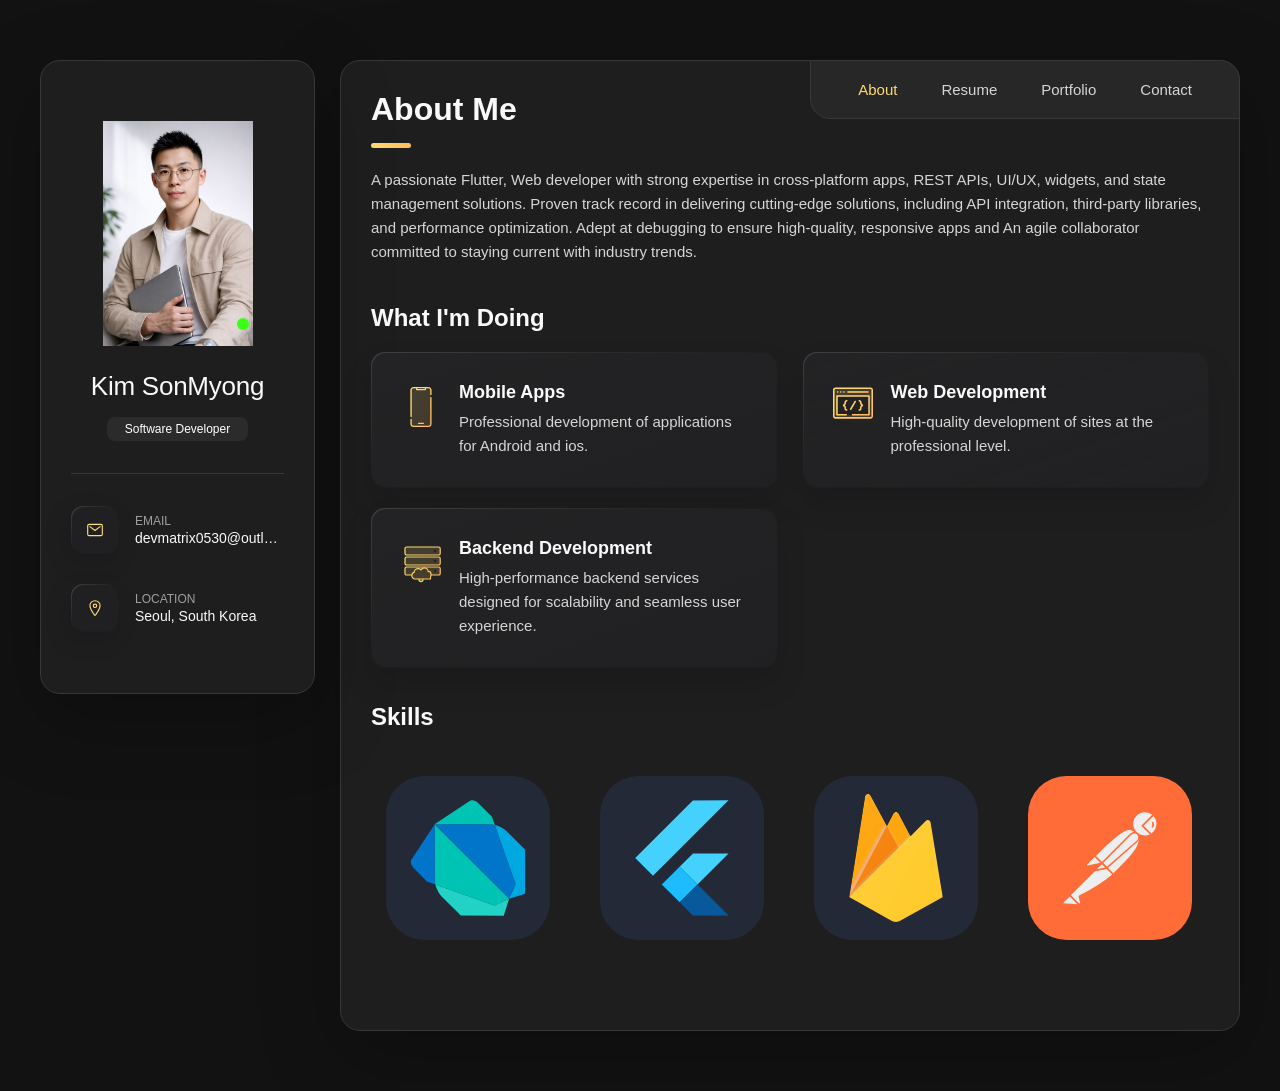
==== commit 3e150bf7: "1" ====
--- a/portfolio.html
+++ b/portfolio.html
@@ -8,10 +8,10 @@
   <link rel="stylesheet" href="./portfolio_files/index-D-4-gm_i.css?v=2">
   <script defer src="./portfolio_files/asset-path-fix.js"></script>
   <script defer src="./portfolio_files/nav-page.js"></script>
-  <script defer src="./portfolio_files/index-DvMZjxsJ.js?v=8"></script>
+  <script defer src="./portfolio_files/index-DvMZjxsJ.js?v=19"></script>
 </head>
 
 <body>
-  <div id="app"><main><aside class="sidebar " data-sidebar="true"><div class="sidebar-info"><a href="https://aakashrajbanshi.com.np/assets/images/aakash_bnw.png" target="_blank" rel="noopener noreferrer" title="Click me!"><figure class="avatar-box"><img alt="Kim SonMyong" width="80" src="./portfolio_files/my-avatar.png"><span class="active-status" title="Available for work!"></span></figure></a><div class="info-content"><h1 class="name" title="Kim SonMyong">Kim SonMyong</h1><p class="title">Software Developer</p></div><button class="info_more-btn" data-sidebar-btn="true"><span>Show Contacts</span><svg stroke="currentColor" fill="currentColor" stroke-width="0" viewBox="0 0 512 512" height="1em" width="1em" xmlns="http://www.w3.org/2000/svg"><path fill="none" stroke-linecap="round" stroke-linejoin="round" stroke-width="48" d="m112 184 144 144 144-144"></path></svg></button></div><div class="sidebar-info_more"><div class="separator"></div><ul class="contacts-list"><li class="contact-item"><div class="icon-box"><svg stroke="currentColor" fill="currentColor" stroke-width="0" viewBox="0 0 512 512" height="1em" width="1em" xmlns="http://www.w3.org/2000/svg"><rect width="416" height="320" x="48" y="96" fill="none" stroke-linecap="round" stroke-linejoin="round" stroke-width="32" rx="40" ry="40"></rect><path fill="none" stroke-linecap="round" stroke-linejoin="round" stroke-width="32" d="m112 160 144 112 144-112"></path></svg></div><div class="contact-info"><p class="contact-title">Email</p><a href="mailto:devmatrix0530@outlook.com" class="contact-link">devmatrix0530@outlook.com</a></div></li><li class="contact-item"><div class="icon-box"><svg stroke="currentColor" fill="currentColor" stroke-width="0" viewBox="0 0 512 512" height="1em" width="1em" xmlns="http://www.w3.org/2000/svg"><path fill="none" stroke-linecap="round" stroke-linejoin="round" stroke-width="32" d="M256 48c-79.5 0-144 61.39-144 137 0 87 96 224.87 131.25 272.49a15.77 15.77 0 0 0 25.5 0C304 409.89 400 272.07 400 185c0-75.61-64.5-137-144-137z"></path><circle cx="256" cy="192" r="48" fill="none" stroke-linecap="round" stroke-linejoin="round" stroke-width="32"></circle></svg></div><div class="contact-info"><p class="contact-title">Location</p><a href="https://www.google.com/maps/place/Seoul,+South Korea" target="_blank" class="contact-link">Seoul, South Korea</a></div></li></ul><div class="separator"></div><ul class="social-list"><li class="social-item"><a href="https://www.linkedin.com/in/aakash569" target="_blank" class="social-link"><svg stroke="currentColor" fill="currentColor" stroke-width="0" viewBox="0 0 512 512" height="1em" width="1em" xmlns="http://www.w3.org/2000/svg"><path d="M444.17 32H70.28C49.85 32 32 46.7 32 66.89v374.72C32 461.91 49.85 480 70.28 480h373.78c20.54 0 35.94-18.21 35.94-38.39V66.89C480.12 46.7 464.6 32 444.17 32zm-273.3 373.43h-64.18V205.88h64.18zM141 175.54h-.46c-20.54 0-33.84-15.29-33.84-34.43 0-19.49 13.65-34.42 34.65-34.42s33.85 14.82 34.31 34.42c-.01 19.14-13.31 34.43-34.66 34.43zm264.43 229.89h-64.18V296.32c0-26.14-9.34-44-32.56-44-17.74 0-28.24 12-32.91 23.69-1.75 4.2-2.22 9.92-2.22 15.76v113.66h-64.18V205.88h64.18v27.77c9.34-13.3 23.93-32.44 57.88-32.44 42.13 0 74 27.77 74 87.64z"></path></svg></a></li><li class="social-item"><a href="https://github.com/aakashx58" target="_blank" class="social-link"><svg stroke="currentColor" fill="currentColor" stroke-width="0" viewBox="0 0 512 512" height="1em" width="1em" xmlns="http://www.w3.org/2000/svg"><path d="M256 32C132.3 32 32 134.9 32 261.7c0 101.5 64.2 187.5 153.2 217.9a17.56 17.56 0 0 0 3.8.4c8.3 0 11.5-6.1 11.5-11.4 0-5.5-.2-19.9-.3-39.1a102.4 102.4 0 0 1-22.6 2.7c-43.1 0-52.9-33.5-52.9-33.5-10.2-26.5-24.9-33.6-24.9-33.6-19.5-13.7-.1-14.1 1.4-14.1h.1c22.5 2 34.3 23.8 34.3 23.8 11.2 19.6 26.2 25.1 39.6 25.1a63 63 0 0 0 25.6-6c2-14.8 7.8-24.9 14.2-30.7-49.7-5.8-102-25.5-102-113.5 0-25.1 8.7-45.6 23-61.6-2.3-5.8-10-29.2 2.2-60.8a18.64 18.64 0 0 1 5-.5c8.1 0 26.4 3.1 56.6 24.1a208.21 208.21 0 0 1 112.2 0c30.2-21 48.5-24.1 56.6-24.1a18.64 18.64 0 0 1 5 .5c12.2 31.6 4.5 55 2.2 60.8 14.3 16.1 23 36.6 23 61.6 0 88.2-52.4 107.6-102.3 113.3 8 7.1 15.2 21.1 15.2 42.5 0 30.7-.3 55.5-.3 63 0 5.4 3.1 11.5 11.4 11.5a19.35 19.35 0 0 0 4-.4C415.9 449.2 480 363.1 480 261.7 480 134.9 379.7 32 256 32z"></path></svg></a></li><li class="social-item"><a href="https://g.dev/aakash569" target="_blank" class="social-link"><svg stroke="currentColor" fill="currentColor" stroke-width="0" viewBox="0 0 512 512" height="1em" width="1em" xmlns="http://www.w3.org/2000/svg"><path d="m473.16 221.48-2.26-9.59H262.46v88.22H387c-12.93 61.4-72.93 93.72-121.94 93.72-35.66 0-73.25-15-98.13-39.11a140.08 140.08 0 0 1-41.8-98.88c0-37.16 16.7-74.33 41-98.78s61-38.13 97.49-38.13c41.79 0 71.74 22.19 82.94 32.31l62.69-62.36C390.86 72.72 340.34 32 261.6 32c-60.75 0-119 23.27-161.58 65.71C58 139.5 36.25 199.93 36.25 256s20.58 113.48 61.3 155.6c43.51 44.92 105.13 68.4 168.58 68.4 57.73 0 112.45-22.62 151.45-63.66 38.34-40.4 58.17-96.3 58.17-154.9 0-24.67-2.48-39.32-2.59-39.96z"></path></svg></a></li><li class="social-item"><a href="https://x.com/itzakax" target="_blank" class="social-link"><svg stroke="currentColor" fill="currentColor" stroke-width="0" viewBox="0 0 512 512" height="1em" width="1em" xmlns="http://www.w3.org/2000/svg"><path d="M496 109.5a201.8 201.8 0 0 1-56.55 15.3 97.51 97.51 0 0 0 43.33-53.6 197.74 197.74 0 0 1-62.56 23.5A99.14 99.14 0 0 0 348.31 64c-54.42 0-98.46 43.4-98.46 96.9a93.21 93.21 0 0 0 2.54 22.1 280.7 280.7 0 0 1-203-101.3A95.69 95.69 0 0 0 36 130.4c0 33.6 17.53 63.3 44 80.7A97.5 97.5 0 0 1 35.22 199v1.2c0 47 34 86.1 79 95a100.76 100.76 0 0 1-25.94 3.4 94.38 94.38 0 0 1-18.51-1.8c12.51 38.5 48.92 66.5 92.05 67.3A199.59 199.59 0 0 1 39.5 405.6a203 203 0 0 1-23.5-1.4A278.68 278.68 0 0 0 166.74 448c181.36 0 280.44-147.7 280.44-275.8 0-4.2-.11-8.4-.31-12.5A198.48 198.48 0 0 0 496 109.5z"></path></svg></a></li></ul></div></aside><div class="main-content"><nav class="navbar"><ul class="navbar-list"><li class="navbar-item"><button type="button" class="navbar-link active" data-nav-link="true" data-nav-page="about">About</button></li><li class="navbar-item"><button type="button" class="navbar-link " data-nav-link="true" data-nav-page="resume">Resume</button></li><li class="navbar-item"><button type="button" class="navbar-link " data-nav-link="true" data-nav-page="portfolio">Portfolio</button></li><li class="navbar-item"><button type="button" class="navbar-link " data-nav-link="true" data-nav-page="contact">Contact</button></li></ul></nav><article class="about active" data-page="about"><header><h2 class="h2 article-title">About me</h2></header><section class="about-text"><p>A passionate Flutter developer with strong expertise in cross-platform apps, REST APIs, UI/UX, widgets, and state management solutions. Proven track record in delivering cutting-edge solutions, including API integration, third-party libraries, and performance optimization. Adept at debugging to ensure high-quality, responsive apps and An agile collaborator committed to staying current with industry trends.</p><p>If you're seeking a skilled Flutter developer to breathe life into your project and exceed your expectations, I am here to collaborate and create magic together. Reach out, and let's transform your vision into a reality!</p></section><section class="service"><h3 class="h3 service-title">What i'm doing</h3><ul class="service-list"><li class="service-item"><div class="service-icon-box"><img alt="mobile app icon" width="40" src="./portfolio_files/icon-app.svg"></div><div class="service-content-box"><h4 class="h4 service-item-title">Mobile Apps</h4><p class="service-item-text">Professional development of applications for Android and ios.</p></div></li><li class="service-item"><div class="service-icon-box"><img alt="Web development icon" width="40" src="./portfolio_files/icon-dev.svg"></div><div class="service-content-box"><h4 class="h4 service-item-title">Web development</h4><p class="service-item-text">High-quality development of sites at the professional level.</p></div></li><li class="service-item"><div class="service-icon-box"><img alt="camera icon" width="40" src="./portfolio_files/icon-backend.svg"></div><div class="service-content-box"><h4 class="h4 service-item-title">Backend Development</h4><p class="service-item-text">High-performance backend services designed for scalability and seamless user experience.</p></div></li></ul></section><section class="clients"><h3 class="h3 clients-title">Skills</h3><ul class="clients-list has-scrollbar"><li class="clients-item"><a href="https://dart.dev/" target="_blank"><img alt="client logo" src="./portfolio_files/Dart.svg" style="filter: none;"></a></li><li class="clients-item"><a href="https://flutter.dev/" target="_blank"><img alt="client logo" src="./portfolio_files/Flutter.svg"></a></li><li class="clients-item"><a href="https://firebase.google.com/" target="_blank"><img alt="client logo" src="./portfolio_files/Firebase.svg"></a></li><li class="clients-item"><a href="https://www.postman.com/" target="_blank"><img alt="client logo" src="./portfolio_files/Postman.svg"></a></li><li class="clients-item"><a href="https://www.figma.com/" target="_blank"><img alt="client logo" src="./portfolio_files/Figma.svg"></a></li><li class="clients-item"><a href="https://developer.android.com/studio" target="_blank"><img alt="client logo" src="./portfolio_files/AndroidStudio.svg"></a></li><li class="clients-item"><a href="https://developer.apple.com/xcode/" target="_blank"><img alt="client logo" src="./portfolio_files/Xcode.svg"></a></li></ul></section></article><article class="resume " data-page="resume"><header><h2 class="h2 article-title">Resume</h2></header><section class="timeline"><div class="title-wrapper"><div class="icon-box"><svg stroke="currentColor" fill="currentColor" stroke-width="0" viewBox="0 0 512 512" height="1em" width="1em" xmlns="http://www.w3.org/2000/svg"><path fill="none" stroke-linecap="round" stroke-linejoin="round" stroke-width="32" d="M256 160c16-63.16 76.43-95.41 208-96a15.94 15.94 0 0 1 16 16v288a16 16 0 0 1-16 16c-128 0-177.45 25.81-208 64-30.37-38-80-64-208-64-9.88 0-16-8.05-16-17.93V80a15.94 15.94 0 0 1 16-16c131.57.59 192 32.84 208 96zm0 0v288"></path></svg></div><h3 class="h3">Education</h3></div><ol class="timeline-list"><li class="timeline-item"><h4 class="h4 timeline-item-title">Nihareeka College of Management and Information Technology</h4><p class="timeline-text">Bachelor of Science in Computer Science and Information Technology (B.Sc. CSIT)</p><span>2017 — 2021</span></li><li class="timeline-item"><h4 class="h4 timeline-item-title">Greenland International College</h4><p class="timeline-text">+2 Science</p><span>2015 — 2017</span></li></ol></section><section class="timeline"><div class="title-wrapper"><div class="icon-box"><svg stroke="currentColor" fill="currentColor" stroke-width="0" viewBox="0 0 512 512" height="1em" width="1em" xmlns="http://www.w3.org/2000/svg"><path fill="none" stroke-linecap="round" stroke-linejoin="round" stroke-width="32" d="M256 160c16-63.16 76.43-95.41 208-96a15.94 15.94 0 0 1 16 16v288a16 16 0 0 1-16 16c-128 0-177.45 25.81-208 64-30.37-38-80-64-208-64-9.88 0-16-8.05-16-17.93V80a15.94 15.94 0 0 1 16-16c131.57.59 192 32.84 208 96zm0 0v288"></path></svg></div><h3 class="h3">Experience</h3></div><ol class="timeline-list"><li class="timeline-item"><h4 class="h4 timeline-item-title">Flutter Developer</h4><p class="timeline-text">Adzen Tech Pvt. Ltd</p><span data-start-date="2025-02-01" data-end-date="present">Feb, 2025 — Present &nbsp; • <span class="duration">1 yr 2 mo</span></span><p class="timeline-text"><i>Seoul, South Korea</i></p><ul class="timeline-text"><li>Responsible for designing and developing mobile applications using Flutter.</li></ul></li><li class="timeline-item"><h4 class="h4 timeline-item-title">Mid-Level Flutter Developer</h4><p class="timeline-text">Tokma Technologies</p><span data-start-date="2024-08-01" data-end-date="2025-02-01">Aug, 2024 — Feb, 2025 &nbsp; • <span class="duration">6 mo</span></span><p class="timeline-text"><i>Seoul, South Korea</i></p><ul class="timeline-text"><li>Developed new features and implemented UI designs into code using Flutter.</li><li>Designed and created custom e-form features including scrolling features and data entries.</li><li>Integrated Google and Facebook sign-in for user authentication.</li><li>Designed dynamic functionalities using the BLOC design pattern.</li><li>Integrated APIs for seamless data communication and backend functionality.</li><li>Implemented payment gateway integration like Khalti for secure transactions.</li><li>Collaborated with other developers and backend team to deliver features.</li><li>Participated in team meetings to discuss new features and project updates.</li><li>Ensured smooth functionality and user-friendly experiences throughout the app.</li><li>Performed code review and deployed the app in Playstore and Appstore.</li></ul></li><li class="timeline-item"><h4 class="h4 timeline-item-title">Flutter Developer</h4><p class="timeline-text">Inflancer Technology</p><span data-start-date="2022-10-01" data-end-date="2024-08-01">Oct, 2022 — Aug, 2024 &nbsp; • <span class="duration">1 yr 10 mo</span></span><p class="timeline-text"><i>Seoul, South Korea</i></p><ul class="timeline-text"><li>Developed new features and transformed UI designs into fully functional user interfaces.</li><li>Integrated payment solution like eSewa, for secure and seamless transactions.</li><li>Optimized application performance to ensure a smooth and engaging user experience.</li><li>Supported other team members initiatives by developing solutions to common problems and sharing those solutions.</li><li>Identified and resolved bugs, improving app stability and performance.</li><li>Wrote clean, maintainable, and testable code following best practices.</li><li>Utilization of latest version of support libraries to ensure backend compatibility.</li><li>Integrated payment solution like eSewa, for secure and seamless transactions.</li><li>Collaborated with backend developers, designers, and cross-functional teams to deliver scalable, high-quality solutions.</li><li>Performed code review and deployed the app in Playstore and Appstore.</li></ul></li><li class="timeline-item"><h4 class="h4 timeline-item-title">Flutter Developer Intern</h4><p class="timeline-text">YAJ Tech Pvt. Ltd</p><span data-start-date="2022-05-01" data-end-date="2022-09-01">May, 2022 — Sep, 2022 &nbsp; • <span class="duration">4 mo</span></span><p class="timeline-text"><i>Seoul, South Korea</i></p><ul class="timeline-text"><li>Assisted in developing and maintaining Flutter applications, ensuring seamless functionality and user-friendly interfaces.</li><li>Supported the implementation of visually appealing UI designs that aligned with client requirements and design principles.</li><li>Collaborated with cross-functional teams, including back-end developers and designers, to deliver efficient, high-quality, and scalable solutions.</li><li>Gained hands-on experience in debugging, troubleshooting, and refining app features to improve user experience.</li></ul></li></ol></section><button class="form-btn" type="button" data-form-btn="true"><svg stroke="currentColor" fill="currentColor" stroke-width="0" viewBox="0 0 512 512" height="1em" width="1em" xmlns="http://www.w3.org/2000/svg"><path fill="none" stroke-linejoin="round" stroke-width="32" d="M416 221.25V416a48 48 0 0 1-48 48H144a48 48 0 0 1-48-48V96a48 48 0 0 1 48-48h98.75a32 32 0 0 1 22.62 9.37l141.26 141.26a32 32 0 0 1 9.37 22.62z"></path><path fill="none" stroke-linecap="round" stroke-linejoin="round" stroke-width="32" d="M256 56v120a32 32 0 0 0 32 32h120m-232 80h160m-160 80h160"></path></svg><span>Download CV</span></button></article><article class="portfolio " data-page="portfolio"><header><h2 class="h2 article-title">Portfolio</h2></header><section class="projects"><ul class="filter-list"><li class="filter-item"><button class="active" data-filter-btn="true">All</button></li><li class="filter-item"><button class="" data-filter-btn="true">Applications</button></li><li class="filter-item"><button class="" data-filter-btn="true">Web development</button></li><li class="filter-item"><button class="" data-filter-btn="true">UI/UX</button></li></ul><div class="filter-select-box"><button class="filter-select " data-select="true"><div class="select-value" data-selecct-value="true">Select category</div><div class="select-icon"><svg stroke="currentColor" fill="currentColor" stroke-width="0" viewBox="0 0 512 512" height="1em" width="1em" xmlns="http://www.w3.org/2000/svg"><path fill="none" stroke-linecap="round" stroke-linejoin="round" stroke-width="48" d="m112 184 144 144 144-144"></path></svg></div></button><ul class="select-list"><li class="select-item"><button data-select-item="true">All</button></li><li class="select-item"><button data-select-item="true">Applications</button></li><li class="select-item"><button data-select-item="true">Web development</button></li><li class="select-item"><button data-select-item="true">UI/UX</button></li></ul></div><ul class="project-list"><li class="project-item active"><a href="https://nagarikapp.gov.np/" target="_blank" rel="noreferrer"><figure class="project-img"><div class="project-item-icon-box"><svg stroke="currentColor" fill="currentColor" stroke-width="0" viewBox="0 0 512 512" height="1em" width="1em" xmlns="http://www.w3.org/2000/svg"><path fill="none" stroke-linecap="round" stroke-linejoin="round" stroke-width="32" d="M255.66 112c-77.94 0-157.89 45.11-220.83 135.33a16 16 0 0 0-.27 17.77C82.92 340.8 161.8 400 255.66 400c92.84 0 173.34-59.38 221.79-135.25a16.14 16.14 0 0 0 0-17.47C428.89 172.28 347.8 112 255.66 112z"></path><circle cx="256" cy="256" r="80" fill="none" stroke-miterlimit="10" stroke-width="32"></circle></svg></div><img alt="Nagarik App" loading="lazy" src="./portfolio_files/nagarikapp.png"></figure><h3 class="project-title">Nagarik App</h3><p class="project-category">Applications</p></a></li><li class="project-item active"><a href="https://www.ambition.guru/" target="_blank" rel="noreferrer"><figure class="project-img"><div class="project-item-icon-box"><svg stroke="currentColor" fill="currentColor" stroke-width="0" viewBox="0 0 512 512" height="1em" width="1em" xmlns="http://www.w3.org/2000/svg"><path fill="none" stroke-linecap="round" stroke-linejoin="round" stroke-width="32" d="M255.66 112c-77.94 0-157.89 45.11-220.83 135.33a16 16 0 0 0-.27 17.77C82.92 340.8 161.8 400 255.66 400c92.84 0 173.34-59.38 221.79-135.25a16.14 16.14 0 0 0 0-17.47C428.89 172.28 347.8 112 255.66 112z"></path><circle cx="256" cy="256" r="80" fill="none" stroke-miterlimit="10" stroke-width="32"></circle></svg></div><img alt="Ambition Guru" loading="lazy" src="./portfolio_files/ambitionguru.png"></figure><h3 class="project-title">Ambition Guru</h3><p class="project-category">Applications</p></a></li><li class="project-item active"><a href="https://play.google.com/store/apps/details?id=com.onewinme.sociair" target="_blank" rel="noreferrer"><figure class="project-img"><div class="project-item-icon-box"><svg stroke="currentColor" fill="currentColor" stroke-width="0" viewBox="0 0 512 512" height="1em" width="1em" xmlns="http://www.w3.org/2000/svg"><path fill="none" stroke-linecap="round" stroke-linejoin="round" stroke-width="32" d="M255.66 112c-77.94 0-157.89 45.11-220.83 135.33a16 16 0 0 0-.27 17.77C82.92 340.8 161.8 400 255.66 400c92.84 0 173.34-59.38 221.79-135.25a16.14 16.14 0 0 0 0-17.47C428.89 172.28 347.8 112 255.66 112z"></path><circle cx="256" cy="256" r="80" fill="none" stroke-miterlimit="10" stroke-width="32"></circle></svg></div><img alt="Sociair" loading="lazy" src="./portfolio_files/sociair.png"></figure><h3 class="project-title">Sociair</h3><p class="project-category">Applications</p></a></li><li class="project-item active"><a href="https://tokma.ai/" target="_blank" rel="noreferrer"><figure class="project-img"><div class="project-item-icon-box"><svg stroke="currentColor" fill="currentColor" stroke-width="0" viewBox="0 0 512 512" height="1em" width="1em" xmlns="http://www.w3.org/2000/svg"><path fill="none" stroke-linecap="round" stroke-linejoin="round" stroke-width="32" d="M255.66 112c-77.94 0-157.89 45.11-220.83 135.33a16 16 0 0 0-.27 17.77C82.92 340.8 161.8 400 255.66 400c92.84 0 173.34-59.38 221.79-135.25a16.14 16.14 0 0 0 0-17.47C428.89 172.28 347.8 112 255.66 112z"></path><circle cx="256" cy="256" r="80" fill="none" stroke-miterlimit="10" stroke-width="32"></circle></svg></div><img alt="Tokma" loading="lazy" src="./portfolio_files/tokma.png"></figure><h3 class="project-title">Tokma</h3><p class="project-category">Applications</p></a></li><li class="project-item active"><a href="https://play.google.com/store/apps/details?id=com.inflancer.saara" target="_blank" rel="noreferrer"><figure class="project-img"><div class="project-item-icon-box"><svg stroke="currentColor" fill="currentColor" stroke-width="0" viewBox="0 0 512 512" height="1em" width="1em" xmlns="http://www.w3.org/2000/svg"><path fill="none" stroke-linecap="round" stroke-linejoin="round" stroke-width="32" d="M255.66 112c-77.94 0-157.89 45.11-220.83 135.33a16 16 0 0 0-.27 17.77C82.92 340.8 161.8 400 255.66 400c92.84 0 173.34-59.38 221.79-135.25a16.14 16.14 0 0 0 0-17.47C428.89 172.28 347.8 112 255.66 112z"></path><circle cx="256" cy="256" r="80" fill="none" stroke-miterlimit="10" stroke-width="32"></circle></svg></div><img alt="Saara" loading="lazy" src="./portfolio_files/saara.png"></figure><h3 class="project-title">Saara</h3><p class="project-category">Applications</p></a></li><li class="project-item active"><a href="./portfolio_files/ifood.png" target="_blank" rel="noreferrer"><figure class="project-img"><div class="project-item-icon-box"><svg stroke="currentColor" fill="currentColor" stroke-width="0" viewBox="0 0 512 512" height="1em" width="1em" xmlns="http://www.w3.org/2000/svg"><path fill="none" stroke-linecap="round" stroke-linejoin="round" stroke-width="32" d="M255.66 112c-77.94 0-157.89 45.11-220.83 135.33a16 16 0 0 0-.27 17.77C82.92 340.8 161.8 400 255.66 400c92.84 0 173.34-59.38 221.79-135.25a16.14 16.14 0 0 0 0-17.47C428.89 172.28 347.8 112 255.66 112z"></path><circle cx="256" cy="256" r="80" fill="none" stroke-miterlimit="10" stroke-width="32"></circle></svg></div><img alt="ifood" loading="lazy" src="./portfolio_files/ifood.png"></figure><h3 class="project-title">ifood</h3><p class="project-category">Applications</p></a></li><li class="project-item active"><a href="./portfolio_files/merodate.png" target="_blank" rel="noreferrer"><figure class="project-img"><div class="project-item-icon-box"><svg stroke="currentColor" fill="currentColor" stroke-width="0" viewBox="0 0 512 512" height="1em" width="1em" xmlns="http://www.w3.org/2000/svg"><path fill="none" stroke-linecap="round" stroke-linejoin="round" stroke-width="32" d="M255.66 112c-77.94 0-157.89 45.11-220.83 135.33a16 16 0 0 0-.27 17.77C82.92 340.8 161.8 400 255.66 400c92.84 0 173.34-59.38 221.79-135.25a16.14 16.14 0 0 0 0-17.47C428.89 172.28 347.8 112 255.66 112z"></path><circle cx="256" cy="256" r="80" fill="none" stroke-miterlimit="10" stroke-width="32"></circle></svg></div><img alt="MeroDate" loading="lazy" src="./portfolio_files/merodate.png"></figure><h3 class="project-title">MeroDate</h3><p class="project-category">Applications</p></a></li><li class="project-item active"><a href="./portfolio_files/weatherapp.png" target="_blank" rel="noreferrer"><figure class="project-img"><div class="project-item-icon-box"><svg stroke="currentColor" fill="currentColor" stroke-width="0" viewBox="0 0 512 512" height="1em" width="1em" xmlns="http://www.w3.org/2000/svg"><path fill="none" stroke-linecap="round" stroke-linejoin="round" stroke-width="32" d="M255.66 112c-77.94 0-157.89 45.11-220.83 135.33a16 16 0 0 0-.27 17.77C82.92 340.8 161.8 400 255.66 400c92.84 0 173.34-59.38 221.79-135.25a16.14 16.14 0 0 0 0-17.47C428.89 172.28 347.8 112 255.66 112z"></path><circle cx="256" cy="256" r="80" fill="none" stroke-miterlimit="10" stroke-width="32"></circle></svg></div><img alt="Weather App" loading="lazy" src="./portfolio_files/weatherapp.png"></figure><h3 class="project-title">Weather App</h3><p class="project-category">Applications</p></a></li><li class="project-item active"><a href="./portfolio_files/music.png" target="_blank" rel="noreferrer"><figure class="project-img"><div class="project-item-icon-box"><svg stroke="currentColor" fill="currentColor" stroke-width="0" viewBox="0 0 512 512" height="1em" width="1em" xmlns="http://www.w3.org/2000/svg"><path fill="none" stroke-linecap="round" stroke-linejoin="round" stroke-width="32" d="M255.66 112c-77.94 0-157.89 45.11-220.83 135.33a16 16 0 0 0-.27 17.77C82.92 340.8 161.8 400 255.66 400c92.84 0 173.34-59.38 221.79-135.25a16.14 16.14 0 0 0 0-17.47C428.89 172.28 347.8 112 255.66 112z"></path><circle cx="256" cy="256" r="80" fill="none" stroke-miterlimit="10" stroke-width="32"></circle></svg></div><img alt="Music App" loading="lazy" src="./portfolio_files/music.png"></figure><h3 class="project-title">Music App</h3><p class="project-category">Applications</p></a></li><li class="project-item active"><a href="./portfolio_files/movieapp.png" target="_blank" rel="noreferrer"><figure class="project-img"><div class="project-item-icon-box"><svg stroke="currentColor" fill="currentColor" stroke-width="0" viewBox="0 0 512 512" height="1em" width="1em" xmlns="http://www.w3.org/2000/svg"><path fill="none" stroke-linecap="round" stroke-linejoin="round" stroke-width="32" d="M255.66 112c-77.94 0-157.89 45.11-220.83 135.33a16 16 0 0 0-.27 17.77C82.92 340.8 161.8 400 255.66 400c92.84 0 173.34-59.38 221.79-135.25a16.14 16.14 0 0 0 0-17.47C428.89 172.28 347.8 112 255.66 112z"></path><circle cx="256" cy="256" r="80" fill="none" stroke-miterlimit="10" stroke-width="32"></circle></svg></div><img alt="Movie App" loading="lazy" src="./portfolio_files/movieapp.png"></figure><h3 class="project-title">Movie App</h3><p class="project-category">Applications</p></a></li><li class="project-item active"><a href="https://github-user-ruby-kappa.vercel.app/" target="_blank" rel="noreferrer"><figure class="project-img"><div class="project-item-icon-box"><svg stroke="currentColor" fill="currentColor" stroke-width="0" viewBox="0 0 512 512" height="1em" width="1em" xmlns="http://www.w3.org/2000/svg"><path fill="none" stroke-linecap="round" stroke-linejoin="round" stroke-width="32" d="M255.66 112c-77.94 0-157.89 45.11-220.83 135.33a16 16 0 0 0-.27 17.77C82.92 340.8 161.8 400 255.66 400c92.84 0 173.34-59.38 221.79-135.25a16.14 16.14 0 0 0 0-17.47C428.89 172.28 347.8 112 255.66 112z"></path><circle cx="256" cy="256" r="80" fill="none" stroke-miterlimit="10" stroke-width="32"></circle></svg></div><img alt="GitHub users search App" loading="lazy" src="./portfolio_files/github_user.png"></figure><h3 class="project-title">GitHub users search App</h3><p class="project-category">Web development</p></a></li><li class="project-item active"><a href="https://carzone-seven.vercel.app/" target="_blank" rel="noreferrer"><figure class="project-img"><div class="project-item-icon-box"><svg stroke="currentColor" fill="currentColor" stroke-width="0" viewBox="0 0 512 512" height="1em" width="1em" xmlns="http://www.w3.org/2000/svg"><path fill="none" stroke-linecap="round" stroke-linejoin="round" stroke-width="32" d="M255.66 112c-77.94 0-157.89 45.11-220.83 135.33a16 16 0 0 0-.27 17.77C82.92 340.8 161.8 400 255.66 400c92.84 0 173.34-59.38 221.79-135.25a16.14 16.14 0 0 0 0-17.47C428.89 172.28 347.8 112 255.66 112z"></path><circle cx="256" cy="256" r="80" fill="none" stroke-miterlimit="10" stroke-width="32"></circle></svg></div><img alt="Car Zone" loading="lazy" src="./portfolio_files/carzone.png"></figure><h3 class="project-title">Car Zone</h3><p class="project-category">Web development</p></a></li><li class="project-item active"><a href="https://movfix-bay.vercel.app/" target="_blank" rel="noreferrer"><figure class="project-img"><div class="project-item-icon-box"><svg stroke="currentColor" fill="currentColor" stroke-width="0" viewBox="0 0 512 512" height="1em" width="1em" xmlns="http://www.w3.org/2000/svg"><path fill="none" stroke-linecap="round" stroke-linejoin="round" stroke-width="32" d="M255.66 112c-77.94 0-157.89 45.11-220.83 135.33a16 16 0 0 0-.27 17.77C82.92 340.8 161.8 400 255.66 400c92.84 0 173.34-59.38 221.79-135.25a16.14 16.14 0 0 0 0-17.47C428.89 172.28 347.8 112 255.66 112z"></path><circle cx="256" cy="256" r="80" fill="none" stroke-miterlimit="10" stroke-width="32"></circle></svg></div><img alt="Movfix" loading="lazy" src="./portfolio_files/movfix.png"></figure><h3 class="project-title">Movfix</h3><p class="project-category">Web development</p></a></li><li class="project-item active"><a href="https://fitness-zone-xi.vercel.app/" target="_blank" rel="noreferrer"><figure class="project-img"><div class="project-item-icon-box"><svg stroke="currentColor" fill="currentColor" stroke-width="0" viewBox="0 0 512 512" height="1em" width="1em" xmlns="http://www.w3.org/2000/svg"><path fill="none" stroke-linecap="round" stroke-linejoin="round" stroke-width="32" d="M255.66 112c-77.94 0-157.89 45.11-220.83 135.33a16 16 0 0 0-.27 17.77C82.92 340.8 161.8 400 255.66 400c92.84 0 173.34-59.38 221.79-135.25a16.14 16.14 0 0 0 0-17.47C428.89 172.28 347.8 112 255.66 112z"></path><circle cx="256" cy="256" r="80" fill="none" stroke-miterlimit="10" stroke-width="32"></circle></svg></div><img alt="Fitness Zone" loading="lazy" src="./portfolio_files/fitness_zone.png"></figure><h3 class="project-title">Fitness Zone</h3><p class="project-category">Web development</p></a></li><li class="project-item active"><a href="https://aakashx58.github.io/Ecommerce_website/" target="_blank" rel="noreferrer"><figure class="project-img"><div class="project-item-icon-box"><svg stroke="currentColor" fill="currentColor" stroke-width="0" viewBox="0 0 512 512" height="1em" width="1em" xmlns="http://www.w3.org/2000/svg"><path fill="none" stroke-linecap="round" stroke-linejoin="round" stroke-width="32" d="M255.66 112c-77.94 0-157.89 45.11-220.83 135.33a16 16 0 0 0-.27 17.77C82.92 340.8 161.8 400 255.66 400c92.84 0 173.34-59.38 221.79-135.25a16.14 16.14 0 0 0 0-17.47C428.89 172.28 347.8 112 255.66 112z"></path><circle cx="256" cy="256" r="80" fill="none" stroke-miterlimit="10" stroke-width="32"></circle></svg></div><img alt="E-Commerce" loading="lazy" src="./portfolio_files/ecommerce.png"></figure><h3 class="project-title">E-Commerce</h3><p class="project-category">Web development</p></a></li><li class="project-item active"><a href="https://netflix-clone-olive-chi.vercel.app/" target="_blank" rel="noreferrer"><figure class="project-img"><div class="project-item-icon-box"><svg stroke="currentColor" fill="currentColor" stroke-width="0" viewBox="0 0 512 512" height="1em" width="1em" xmlns="http://www.w3.org/2000/svg"><path fill="none" stroke-linecap="round" stroke-linejoin="round" stroke-width="32" d="M255.66 112c-77.94 0-157.89 45.11-220.83 135.33a16 16 0 0 0-.27 17.77C82.92 340.8 161.8 400 255.66 400c92.84 0 173.34-59.38 221.79-135.25a16.14 16.14 0 0 0 0-17.47C428.89 172.28 347.8 112 255.66 112z"></path><circle cx="256" cy="256" r="80" fill="none" stroke-miterlimit="10" stroke-width="32"></circle></svg></div><img alt="Netflix Clone" loading="lazy" src="./portfolio_files/netflix.png"></figure><h3 class="project-title">Netflix Clone</h3><p class="project-category">Web development</p></a></li><li class="project-item active"><a href="./portfolio_files/houseman.png" target="_blank" rel="noreferrer"><figure class="project-img"><div class="project-item-icon-box"><svg stroke="currentColor" fill="currentColor" stroke-width="0" viewBox="0 0 512 512" height="1em" width="1em" xmlns="http://www.w3.org/2000/svg"><path fill="none" stroke-linecap="round" stroke-linejoin="round" stroke-width="32" d="M255.66 112c-77.94 0-157.89 45.11-220.83 135.33a16 16 0 0 0-.27 17.77C82.92 340.8 161.8 400 255.66 400c92.84 0 173.34-59.38 221.79-135.25a16.14 16.14 0 0 0 0-17.47C428.89 172.28 347.8 112 255.66 112z"></path><circle cx="256" cy="256" r="80" fill="none" stroke-miterlimit="10" stroke-width="32"></circle></svg></div><img alt="Houseman" loading="lazy" src="./portfolio_files/houseman.png"></figure><h3 class="project-title">Houseman</h3><p class="project-category">UI/UX</p></a></li></ul></section></article><article class="contact " data-page="contact"><header><h2 class="h2 article-title">Contact</h2></header><section class="mapbox" data-mapbox="true"><figure><iframe src="https://www.google.com/maps/embed?pb=!1m18!1m12!1m3!1d50661.07675737727!2d126.9177937!3d37.565285!2m3!1f0!2f0!3f0!3m2!1i1024!2i768!4f13.1!3m3!1m2!1s0x357ca2012dd5115b%3A0x8b6a01c0d4ca4748!2sSeoul%2C%20South%20Korea!5e0!3m2!1sen!2skr!4v1700000000000!5m2!1sen!2skr" width="400" height="300" loading="lazy" title="Google Map — Seoul, South Korea" style="filter: grayscale(0%); border:0;" allowfullscreen="" referrerpolicy="no-referrer-when-downgrade"></iframe></figure></section><section class="contact-form"><h3 class="h3 form-title">Contact Form</h3><form class="form" data-form="true"><div class="input-wrapper"><input class="form-input" placeholder="Full name" required="" data-form-input="true" type="text" value="" name="fullname"><input class="form-input" placeholder="Email address" required="" data-form-input="true" type="email" value="" name="email"></div><input class="form-input" placeholder="Subject" required="" data-form-input="true" type="text" value="" name="subject"><textarea name="message" class="form-input" placeholder="Your Message" required="" data-form-input="true"></textarea><button class="form-btn" type="submit" data-form-btn="true" style="opacity: 1; cursor: pointer;"><svg stroke="currentColor" fill="currentColor" stroke-width="0" viewBox="0 0 512 512" height="1em" width="1em" xmlns="http://www.w3.org/2000/svg"><path fill="none" stroke-linecap="round" stroke-linejoin="round" stroke-width="32" d="m53.12 199.94 400-151.39a8 8 0 0 1 10.33 10.33l-151.39 400a8 8 0 0 1-15-.34l-67.4-166.09a16 16 0 0 0-10.11-10.11L53.46 215a8 8 0 0 1-.34-15.06zM460 52 227 285"></path></svg><span>Send Message</span></button></form></section></article></div></main></div>
+  <div id="app"><main><aside class="sidebar " data-sidebar="true"><div class="sidebar-info"><a href="./portfolio_files/my-avatar.png" target="_blank" rel="noopener noreferrer" title="Click me!"><figure class="avatar-box"><img alt="Kim SonMyong" width="80" src="./portfolio_files/my-avatar.png"><span class="active-status" title="Available for work!"></span></figure></a><div class="info-content"><h1 class="name" title="Kim SonMyong">Kim SonMyong</h1><p class="title">Software Developer</p></div><button class="info_more-btn" data-sidebar-btn="true"><span>Show Contacts</span><svg stroke="currentColor" fill="currentColor" stroke-width="0" viewBox="0 0 512 512" height="1em" width="1em" xmlns="http://www.w3.org/2000/svg"><path fill="none" stroke-linecap="round" stroke-linejoin="round" stroke-width="48" d="m112 184 144 144 144-144"></path></svg></button></div><div class="sidebar-info_more"><div class="separator"></div><ul class="contacts-list"><li class="contact-item"><div class="icon-box"><svg stroke="currentColor" fill="currentColor" stroke-width="0" viewBox="0 0 512 512" height="1em" width="1em" xmlns="http://www.w3.org/2000/svg"><rect width="416" height="320" x="48" y="96" fill="none" stroke-linecap="round" stroke-linejoin="round" stroke-width="32" rx="40" ry="40"></rect><path fill="none" stroke-linecap="round" stroke-linejoin="round" stroke-width="32" d="m112 160 144 112 144-112"></path></svg></div><div class="contact-info"><p class="contact-title">Email</p><a href="mailto:devmatrix0530@outlook.com" class="contact-link">devmatrix0530@outlook.com</a></div></li><li class="contact-item"><div class="icon-box"><svg stroke="currentColor" fill="currentColor" stroke-width="0" viewBox="0 0 512 512" height="1em" width="1em" xmlns="http://www.w3.org/2000/svg"><path fill="none" stroke-linecap="round" stroke-linejoin="round" stroke-width="32" d="M256 48c-79.5 0-144 61.39-144 137 0 87 96 224.87 131.25 272.49a15.77 15.77 0 0 0 25.5 0C304 409.89 400 272.07 400 185c0-75.61-64.5-137-144-137z"></path><circle cx="256" cy="192" r="48" fill="none" stroke-linecap="round" stroke-linejoin="round" stroke-width="32"></circle></svg></div><div class="contact-info"><p class="contact-title">Location</p><a href="https://www.google.com/maps/place/Seoul,+South Korea" target="_blank" class="contact-link">Seoul, South Korea</a></div></li></ul><div class="separator"></div><ul class="social-list"><li class="social-item"><a href="https://www.linkedin.com/in/aakash569" target="_blank" class="social-link"><svg stroke="currentColor" fill="currentColor" stroke-width="0" viewBox="0 0 512 512" height="1em" width="1em" xmlns="http://www.w3.org/2000/svg"><path d="M444.17 32H70.28C49.85 32 32 46.7 32 66.89v374.72C32 461.91 49.85 480 70.28 480h373.78c20.54 0 35.94-18.21 35.94-38.39V66.89C480.12 46.7 464.6 32 444.17 32zm-273.3 373.43h-64.18V205.88h64.18zM141 175.54h-.46c-20.54 0-33.84-15.29-33.84-34.43 0-19.49 13.65-34.42 34.65-34.42s33.85 14.82 34.31 34.42c-.01 19.14-13.31 34.43-34.66 34.43zm264.43 229.89h-64.18V296.32c0-26.14-9.34-44-32.56-44-17.74 0-28.24 12-32.91 23.69-1.75 4.2-2.22 9.92-2.22 15.76v113.66h-64.18V205.88h64.18v27.77c9.34-13.3 23.93-32.44 57.88-32.44 42.13 0 74 27.77 74 87.64z"></path></svg></a></li><li class="social-item"><a href="https://github.com/aakashx58" target="_blank" class="social-link"><svg stroke="currentColor" fill="currentColor" stroke-width="0" viewBox="0 0 512 512" height="1em" width="1em" xmlns="http://www.w3.org/2000/svg"><path d="M256 32C132.3 32 32 134.9 32 261.7c0 101.5 64.2 187.5 153.2 217.9a17.56 17.56 0 0 0 3.8.4c8.3 0 11.5-6.1 11.5-11.4 0-5.5-.2-19.9-.3-39.1a102.4 102.4 0 0 1-22.6 2.7c-43.1 0-52.9-33.5-52.9-33.5-10.2-26.5-24.9-33.6-24.9-33.6-19.5-13.7-.1-14.1 1.4-14.1h.1c22.5 2 34.3 23.8 34.3 23.8 11.2 19.6 26.2 25.1 39.6 25.1a63 63 0 0 0 25.6-6c2-14.8 7.8-24.9 14.2-30.7-49.7-5.8-102-25.5-102-113.5 0-25.1 8.7-45.6 23-61.6-2.3-5.8-10-29.2 2.2-60.8a18.64 18.64 0 0 1 5-.5c8.1 0 26.4 3.1 56.6 24.1a208.21 208.21 0 0 1 112.2 0c30.2-21 48.5-24.1 56.6-24.1a18.64 18.64 0 0 1 5 .5c12.2 31.6 4.5 55 2.2 60.8 14.3 16.1 23 36.6 23 61.6 0 88.2-52.4 107.6-102.3 113.3 8 7.1 15.2 21.1 15.2 42.5 0 30.7-.3 55.5-.3 63 0 5.4 3.1 11.5 11.4 11.5a19.35 19.35 0 0 0 4-.4C415.9 449.2 480 363.1 480 261.7 480 134.9 379.7 32 256 32z"></path></svg></a></li><li class="social-item"><a href="https://g.dev/aakash569" target="_blank" class="social-link"><svg stroke="currentColor" fill="currentColor" stroke-width="0" viewBox="0 0 512 512" height="1em" width="1em" xmlns="http://www.w3.org/2000/svg"><path d="m473.16 221.48-2.26-9.59H262.46v88.22H387c-12.93 61.4-72.93 93.72-121.94 93.72-35.66 0-73.25-15-98.13-39.11a140.08 140.08 0 0 1-41.8-98.88c0-37.16 16.7-74.33 41-98.78s61-38.13 97.49-38.13c41.79 0 71.74 22.19 82.94 32.31l62.69-62.36C390.86 72.72 340.34 32 261.6 32c-60.75 0-119 23.27-161.58 65.71C58 139.5 36.25 199.93 36.25 256s20.58 113.48 61.3 155.6c43.51 44.92 105.13 68.4 168.58 68.4 57.73 0 112.45-22.62 151.45-63.66 38.34-40.4 58.17-96.3 58.17-154.9 0-24.67-2.48-39.32-2.59-39.96z"></path></svg></a></li><li class="social-item"><a href="https://x.com/itzakax" target="_blank" class="social-link"><svg stroke="currentColor" fill="currentColor" stroke-width="0" viewBox="0 0 512 512" height="1em" width="1em" xmlns="http://www.w3.org/2000/svg"><path d="M496 109.5a201.8 201.8 0 0 1-56.55 15.3 97.51 97.51 0 0 0 43.33-53.6 197.74 197.74 0 0 1-62.56 23.5A99.14 99.14 0 0 0 348.31 64c-54.42 0-98.46 43.4-98.46 96.9a93.21 93.21 0 0 0 2.54 22.1 280.7 280.7 0 0 1-203-101.3A95.69 95.69 0 0 0 36 130.4c0 33.6 17.53 63.3 44 80.7A97.5 97.5 0 0 1 35.22 199v1.2c0 47 34 86.1 79 95a100.76 100.76 0 0 1-25.94 3.4 94.38 94.38 0 0 1-18.51-1.8c12.51 38.5 48.92 66.5 92.05 67.3A199.59 199.59 0 0 1 39.5 405.6a203 203 0 0 1-23.5-1.4A278.68 278.68 0 0 0 166.74 448c181.36 0 280.44-147.7 280.44-275.8 0-4.2-.11-8.4-.31-12.5A198.48 198.48 0 0 0 496 109.5z"></path></svg></a></li></ul></div></aside><div class="main-content"><nav class="navbar"><ul class="navbar-list"><li class="navbar-item"><button type="button" class="navbar-link active" data-nav-link="true" data-nav-page="about">About</button></li><li class="navbar-item"><button type="button" class="navbar-link " data-nav-link="true" data-nav-page="resume">Resume</button></li><li class="navbar-item"><button type="button" class="navbar-link " data-nav-link="true" data-nav-page="portfolio">Portfolio</button></li><li class="navbar-item"><button type="button" class="navbar-link " data-nav-link="true" data-nav-page="contact">Contact</button></li></ul></nav><article class="about active" data-page="about"><header><h2 class="h2 article-title">About me</h2></header><section class="about-text"><p>A passionate Flutter, Web developer with strong expertise in cross-platform apps, REST APIs, UI/UX, widgets, and state management solutions. Proven track record in delivering cutting-edge solutions, including API integration, third-party libraries, and performance optimization. Adept at debugging to ensure high-quality, responsive apps and An agile collaborator committed to staying current with industry trends.</p></section><section class="service"><h3 class="h3 service-title">What i'm doing</h3><ul class="service-list"><li class="service-item"><div class="service-icon-box"><img alt="mobile app icon" width="40" src="./portfolio_files/icon-app.svg"></div><div class="service-content-box"><h4 class="h4 service-item-title">Mobile Apps</h4><p class="service-item-text">Professional development of applications for Android and ios.</p></div></li><li class="service-item"><div class="service-icon-box"><img alt="Web development icon" width="40" src="./portfolio_files/icon-dev.svg"></div><div class="service-content-box"><h4 class="h4 service-item-title">Web development</h4><p class="service-item-text">High-quality development of sites at the professional level.</p></div></li><li class="service-item"><div class="service-icon-box"><img alt="camera icon" width="40" src="./portfolio_files/icon-backend.svg"></div><div class="service-content-box"><h4 class="h4 service-item-title">Backend Development</h4><p class="service-item-text">High-performance backend services designed for scalability and seamless user experience.</p></div></li></ul></section><section class="clients"><h3 class="h3 clients-title">Skills</h3><ul class="clients-list has-scrollbar"><li class="clients-item"><a href="https://dart.dev/" target="_blank"><img alt="client logo" src="./portfolio_files/Dart.svg" style="filter: none;"></a></li><li class="clients-item"><a href="https://flutter.dev/" target="_blank"><img alt="client logo" src="./portfolio_files/Flutter.svg"></a></li><li class="clients-item"><a href="https://firebase.google.com/" target="_blank"><img alt="client logo" src="./portfolio_files/Firebase.svg"></a></li><li class="clients-item"><a href="https://www.postman.com/" target="_blank"><img alt="client logo" src="./portfolio_files/Postman.svg"></a></li><li class="clients-item"><a href="https://www.figma.com/" target="_blank"><img alt="client logo" src="./portfolio_files/Figma.svg"></a></li><li class="clients-item"><a href="https://developer.android.com/studio" target="_blank"><img alt="client logo" src="./portfolio_files/AndroidStudio.svg"></a></li><li class="clients-item"><a href="https://developer.apple.com/xcode/" target="_blank"><img alt="client logo" src="./portfolio_files/Xcode.svg"></a></li></ul></section></article><article class="resume " data-page="resume"><header><h2 class="h2 article-title">Resume</h2></header><section class="timeline"><div class="title-wrapper"><div class="icon-box"><svg stroke="currentColor" fill="currentColor" stroke-width="0" viewBox="0 0 512 512" height="1em" width="1em" xmlns="http://www.w3.org/2000/svg"><path fill="none" stroke-linecap="round" stroke-linejoin="round" stroke-width="32" d="M256 160c16-63.16 76.43-95.41 208-96a15.94 15.94 0 0 1 16 16v288a16 16 0 0 1-16 16c-128 0-177.45 25.81-208 64-30.37-38-80-64-208-64-9.88 0-16-8.05-16-17.93V80a15.94 15.94 0 0 1 16-16c131.57.59 192 32.84 208 96zm0 0v288"></path></svg></div><h3 class="h3">Education</h3></div><ol class="timeline-list"><li class="timeline-item"><h4 class="h4 timeline-item-title">Seoul National University</h4><p class="timeline-text">Bachelor of Science in Computer Science and Information Technology (B.Sc. CSIT)</p><span>2013 — 2017</span></li></ol></section><section class="timeline"><div class="title-wrapper"><div class="icon-box"><svg stroke="currentColor" fill="currentColor" stroke-width="0" viewBox="0 0 512 512" height="1em" width="1em" xmlns="http://www.w3.org/2000/svg"><path fill="none" stroke-linecap="round" stroke-linejoin="round" stroke-width="32" d="M256 160c16-63.16 76.43-95.41 208-96a15.94 15.94 0 0 1 16 16v288a16 16 0 0 1-16 16c-128 0-177.45 25.81-208 64-30.37-38-80-64-208-64-9.88 0-16-8.05-16-17.93V80a15.94 15.94 0 0 1 16-16c131.57.59 192 32.84 208 96zm0 0v288"></path></svg></div><h3 class="h3">Experience</h3></div><ol class="timeline-list"><li class="timeline-item"><h4 class="h4 timeline-item-title">Freelancer</h4><p class="timeline-text">BBC Soft</p><span data-start-date="2017-02-01" data-end-date="present">Feb, 2017 — Present &nbsp; • <span class="duration">9 yrs 2 mo</span></span><p class="timeline-text"><i>Seoul, South Korea</i></p><ul class="timeline-text"><li>Developed new features and transformed UI designs into fully functional user interfaces.</li><li>Integrated payment solution like eSewa, for secure and seamless transactions.</li><li>Optimized application performance to ensure a smooth and engaging user experience.</li><li>Supported other team members initiatives by developing solutions to common problems and sharing those solutions.</li><li>Identified and resolved bugs, improving app stability and performance.</li><li>Wrote clean, maintainable, and testable code following best practices.</li><li>Utilization of latest version of support libraries to ensure backend compatibility.</li><li>Integrated payment solution like eSewa, for secure and seamless transactions.</li><li>Collaborated with backend developers, designers, and cross-functional teams to deliver scalable, high-quality solutions.</li><li>Performed code review and deployed the app in Playstore and Appstore.</li></ul></li></ol></section><button class="form-btn" type="button" data-form-btn="true"><svg stroke="currentColor" fill="currentColor" stroke-width="0" viewBox="0 0 512 512" height="1em" width="1em" xmlns="http://www.w3.org/2000/svg"><path fill="none" stroke-linejoin="round" stroke-width="32" d="M416 221.25V416a48 48 0 0 1-48 48H144a48 48 0 0 1-48-48V96a48 48 0 0 1 48-48h98.75a32 32 0 0 1 22.62 9.37l141.26 141.26a32 32 0 0 1 9.37 22.62z"></path><path fill="none" stroke-linecap="round" stroke-linejoin="round" stroke-width="32" d="M256 56v120a32 32 0 0 0 32 32h120m-232 80h160m-160 80h160"></path></svg><span>Download CV</span></button></article><article class="portfolio " data-page="portfolio"><header><h2 class="h2 article-title">Portfolio</h2></header><section class="projects"><ul class="filter-list"><li class="filter-item"><button class="active" data-filter-btn="true">All</button></li><li class="filter-item"><button class="" data-filter-btn="true">Applications</button></li><li class="filter-item"><button class="" data-filter-btn="true">Web development</button></li><li class="filter-item"><button class="" data-filter-btn="true">UI/UX</button></li></ul><div class="filter-select-box"><button class="filter-select " data-select="true"><div class="select-value" data-selecct-value="true">Select category</div><div class="select-icon"><svg stroke="currentColor" fill="currentColor" stroke-width="0" viewBox="0 0 512 512" height="1em" width="1em" xmlns="http://www.w3.org/2000/svg"><path fill="none" stroke-linecap="round" stroke-linejoin="round" stroke-width="48" d="m112 184 144 144 144-144"></path></svg></div></button><ul class="select-list"><li class="select-item"><button data-select-item="true">All</button></li><li class="select-item"><button data-select-item="true">Applications</button></li><li class="select-item"><button data-select-item="true">Web development</button></li><li class="select-item"><button data-select-item="true">UI/UX</button></li></ul></div><ul class="project-list"><li class="project-item active"><a href="https://play.google.com/store/search?q=Autowini&amp;c=apps" target="_blank" rel="noreferrer"><figure class="project-img"><div class="project-item-icon-box"><svg stroke="currentColor" fill="currentColor" stroke-width="0" viewBox="0 0 512 512" height="1em" width="1em" xmlns="http://www.w3.org/2000/svg"><path fill="none" stroke-linecap="round" stroke-linejoin="round" stroke-width="32" d="M255.66 112c-77.94 0-157.89 45.11-220.83 135.33a16 16 0 0 0-.27 17.77C82.92 340.8 161.8 400 255.66 400c92.84 0 173.34-59.38 221.79-135.25a16.14 16.14 0 0 0 0-17.47C428.89 172.28 347.8 112 255.66 112z"></path><circle cx="256" cy="256" r="80" fill="none" stroke-miterlimit="10" stroke-width="32"></circle></svg></div><img alt="Autowini" loading="lazy" src="./portfolio_files/Autowini.png"></figure><h3 class="project-title">Autowini</h3><p class="project-category">Applications</p></a></li><li class="project-item active"><a href="https://play.google.com/store/apps/details?id=cuping.service.com" target="_blank" rel="noreferrer"><figure class="project-img"><div class="project-item-icon-box"><svg stroke="currentColor" fill="currentColor" stroke-width="0" viewBox="0 0 512 512" height="1em" width="1em" xmlns="http://www.w3.org/2000/svg"><path fill="none" stroke-linecap="round" stroke-linejoin="round" stroke-width="32" d="M255.66 112c-77.94 0-157.89 45.11-220.83 135.33a16 16 0 0 0-.27 17.77C82.92 340.8 161.8 400 255.66 400c92.84 0 173.34-59.38 221.79-135.25a16.14 16.14 0 0 0 0-17.47C428.89 172.28 347.8 112 255.66 112z"></path><circle cx="256" cy="256" r="80" fill="none" stroke-miterlimit="10" stroke-width="32"></circle></svg></div><img alt="Cuping" loading="lazy" src="./portfolio_files/cuping.png"></figure><h3 class="project-title">Cuping</h3><p class="project-category">Applications</p></a></li><li class="project-item active"><a href="https://play.google.com/store/apps/details?id=com.concontown.app" target="_blank" rel="noreferrer"><figure class="project-img"><div class="project-item-icon-box"><svg stroke="currentColor" fill="currentColor" stroke-width="0" viewBox="0 0 512 512" height="1em" width="1em" xmlns="http://www.w3.org/2000/svg"><path fill="none" stroke-linecap="round" stroke-linejoin="round" stroke-width="32" d="M255.66 112c-77.94 0-157.89 45.11-220.83 135.33a16 16 0 0 0-.27 17.77C82.92 340.8 161.8 400 255.66 400c92.84 0 173.34-59.38 221.79-135.25a16.14 16.14 0 0 0 0-17.47C428.89 172.28 347.8 112 255.66 112z"></path><circle cx="256" cy="256" r="80" fill="none" stroke-miterlimit="10" stroke-width="32"></circle></svg></div><img alt="CONCONTOWN" loading="lazy" src="./portfolio_files/Korean.png"></figure><h3 class="project-title">CONCONTOWN</h3><p class="project-category">Applications</p></a></li><li class="project-item active"><a href="https://play.google.com/store/apps/details?id=com.kt.delegate&amp;hl=ko&amp;gl=US" target="_blank" rel="noreferrer"><figure class="project-img"><div class="project-item-icon-box"><svg stroke="currentColor" fill="currentColor" stroke-width="0" viewBox="0 0 512 512" height="1em" width="1em" xmlns="http://www.w3.org/2000/svg"><path fill="none" stroke-linecap="round" stroke-linejoin="round" stroke-width="32" d="M255.66 112c-77.94 0-157.89 45.11-220.83 135.33a16 16 0 0 0-.27 17.77C82.92 340.8 161.8 400 255.66 400c92.84 0 173.34-59.38 221.79-135.25a16.14 16.14 0 0 0 0-17.47C428.89 172.28 347.8 112 255.66 112z"></path><circle cx="256" cy="256" r="80" fill="none" stroke-miterlimit="10" stroke-width="32"></circle></svg></div><img alt="Delegate" loading="lazy" src="./portfolio_files/동대표2.png"></figure><h3 class="project-title">Delegate</h3><p class="project-category">Applications</p></a></li><li class="project-item active"><a href="https://play.google.com/store/apps/details?id=com.kook.kook_client" target="_blank" rel="noreferrer"><figure class="project-img"><div class="project-item-icon-box"><svg stroke="currentColor" fill="currentColor" stroke-width="0" viewBox="0 0 512 512" height="1em" width="1em" xmlns="http://www.w3.org/2000/svg"><path fill="none" stroke-linecap="round" stroke-linejoin="round" stroke-width="32" d="M255.66 112c-77.94 0-157.89 45.11-220.83 135.33a16 16 0 0 0-.27 17.77C82.92 340.8 161.8 400 255.66 400c92.84 0 173.34-59.38 221.79-135.25a16.14 16.14 0 0 0 0-17.47C428.89 172.28 347.8 112 255.66 112z"></path><circle cx="256" cy="256" r="80" fill="none" stroke-miterlimit="10" stroke-width="32"></circle></svg></div><img alt="LadderKook" loading="lazy" src="./portfolio_files/사다리쿡.png"></figure><h3 class="project-title">LadderKook</h3><p class="project-category">Applications</p></a></li><li class="project-item active"><a href="https://play.google.com/store/apps/details?hl=ko&amp;id=co.kr.kh.toojaram" target="_blank" rel="noreferrer"><figure class="project-img"><div class="project-item-icon-box"><svg stroke="currentColor" fill="currentColor" stroke-width="0" viewBox="0 0 512 512" height="1em" width="1em" xmlns="http://www.w3.org/2000/svg"><path fill="none" stroke-linecap="round" stroke-linejoin="round" stroke-width="32" d="M255.66 112c-77.94 0-157.89 45.11-220.83 135.33a16 16 0 0 0-.27 17.77C82.92 340.8 161.8 400 255.66 400c92.84 0 173.34-59.38 221.79-135.25a16.14 16.14 0 0 0 0-17.47C428.89 172.28 347.8 112 255.66 112z"></path><circle cx="256" cy="256" r="80" fill="none" stroke-miterlimit="10" stroke-width="32"></circle></svg></div><img alt="TooJaRam" loading="lazy" src="./portfolio_files/더자람.png"></figure><h3 class="project-title">TooJaRam</h3><p class="project-category">Applications</p></a></li><li class="project-item active"><a href="./portfolio_files/merodate.png" target="_blank" rel="noreferrer"><figure class="project-img"><div class="project-item-icon-box"><svg stroke="currentColor" fill="currentColor" stroke-width="0" viewBox="0 0 512 512" height="1em" width="1em" xmlns="http://www.w3.org/2000/svg"><path fill="none" stroke-linecap="round" stroke-linejoin="round" stroke-width="32" d="M255.66 112c-77.94 0-157.89 45.11-220.83 135.33a16 16 0 0 0-.27 17.77C82.92 340.8 161.8 400 255.66 400c92.84 0 173.34-59.38 221.79-135.25a16.14 16.14 0 0 0 0-17.47C428.89 172.28 347.8 112 255.66 112z"></path><circle cx="256" cy="256" r="80" fill="none" stroke-miterlimit="10" stroke-width="32"></circle></svg></div><img alt="MeroDate" loading="lazy" src="./portfolio_files/merodate.png"></figure><h3 class="project-title">MeroDate</h3><p class="project-category">Applications</p></a></li><li class="project-item active"><a href="./portfolio_files/weatherapp.png" target="_blank" rel="noreferrer"><figure class="project-img"><div class="project-item-icon-box"><svg stroke="currentColor" fill="currentColor" stroke-width="0" viewBox="0 0 512 512" height="1em" width="1em" xmlns="http://www.w3.org/2000/svg"><path fill="none" stroke-linecap="round" stroke-linejoin="round" stroke-width="32" d="M255.66 112c-77.94 0-157.89 45.11-220.83 135.33a16 16 0 0 0-.27 17.77C82.92 340.8 161.8 400 255.66 400c92.84 0 173.34-59.38 221.79-135.25a16.14 16.14 0 0 0 0-17.47C428.89 172.28 347.8 112 255.66 112z"></path><circle cx="256" cy="256" r="80" fill="none" stroke-miterlimit="10" stroke-width="32"></circle></svg></div><img alt="Weather App" loading="lazy" src="./portfolio_files/weatherapp.png"></figure><h3 class="project-title">Weather App</h3><p class="project-category">Applications</p></a></li><li class="project-item active"><a href="./portfolio_files/music.png" target="_blank" rel="noreferrer"><figure class="project-img"><div class="project-item-icon-box"><svg stroke="currentColor" fill="currentColor" stroke-width="0" viewBox="0 0 512 512" height="1em" width="1em" xmlns="http://www.w3.org/2000/svg"><path fill="none" stroke-linecap="round" stroke-linejoin="round" stroke-width="32" d="M255.66 112c-77.94 0-157.89 45.11-220.83 135.33a16 16 0 0 0-.27 17.77C82.92 340.8 161.8 400 255.66 400c92.84 0 173.34-59.38 221.79-135.25a16.14 16.14 0 0 0 0-17.47C428.89 172.28 347.8 112 255.66 112z"></path><circle cx="256" cy="256" r="80" fill="none" stroke-miterlimit="10" stroke-width="32"></circle></svg></div><img alt="Music App" loading="lazy" src="./portfolio_files/music.png"></figure><h3 class="project-title">Music App</h3><p class="project-category">Applications</p></a></li><li class="project-item active"><a href="./portfolio_files/movieapp.png" target="_blank" rel="noreferrer"><figure class="project-img"><div class="project-item-icon-box"><svg stroke="currentColor" fill="currentColor" stroke-width="0" viewBox="0 0 512 512" height="1em" width="1em" xmlns="http://www.w3.org/2000/svg"><path fill="none" stroke-linecap="round" stroke-linejoin="round" stroke-width="32" d="M255.66 112c-77.94 0-157.89 45.11-220.83 135.33a16 16 0 0 0-.27 17.77C82.92 340.8 161.8 400 255.66 400c92.84 0 173.34-59.38 221.79-135.25a16.14 16.14 0 0 0 0-17.47C428.89 172.28 347.8 112 255.66 112z"></path><circle cx="256" cy="256" r="80" fill="none" stroke-miterlimit="10" stroke-width="32"></circle></svg></div><img alt="Movie App" loading="lazy" src="./portfolio_files/movieapp.png"></figure><h3 class="project-title">Movie App</h3><p class="project-category">Applications</p></a></li><li class="project-item active"><a href="https://github-user-ruby-kappa.vercel.app/" target="_blank" rel="noreferrer"><figure class="project-img"><div class="project-item-icon-box"><svg stroke="currentColor" fill="currentColor" stroke-width="0" viewBox="0 0 512 512" height="1em" width="1em" xmlns="http://www.w3.org/2000/svg"><path fill="none" stroke-linecap="round" stroke-linejoin="round" stroke-width="32" d="M255.66 112c-77.94 0-157.89 45.11-220.83 135.33a16 16 0 0 0-.27 17.77C82.92 340.8 161.8 400 255.66 400c92.84 0 173.34-59.38 221.79-135.25a16.14 16.14 0 0 0 0-17.47C428.89 172.28 347.8 112 255.66 112z"></path><circle cx="256" cy="256" r="80" fill="none" stroke-miterlimit="10" stroke-width="32"></circle></svg></div><img alt="GitHub users search App" loading="lazy" src="./portfolio_files/github_user.png"></figure><h3 class="project-title">GitHub users search App</h3><p class="project-category">Web development</p></a></li><li class="project-item active"><a href="https://carzone-seven.vercel.app/" target="_blank" rel="noreferrer"><figure class="project-img"><div class="project-item-icon-box"><svg stroke="currentColor" fill="currentColor" stroke-width="0" viewBox="0 0 512 512" height="1em" width="1em" xmlns="http://www.w3.org/2000/svg"><path fill="none" stroke-linecap="round" stroke-linejoin="round" stroke-width="32" d="M255.66 112c-77.94 0-157.89 45.11-220.83 135.33a16 16 0 0 0-.27 17.77C82.92 340.8 161.8 400 255.66 400c92.84 0 173.34-59.38 221.79-135.25a16.14 16.14 0 0 0 0-17.47C428.89 172.28 347.8 112 255.66 112z"></path><circle cx="256" cy="256" r="80" fill="none" stroke-miterlimit="10" stroke-width="32"></circle></svg></div><img alt="Car Zone" loading="lazy" src="./portfolio_files/carzone.png"></figure><h3 class="project-title">Car Zone</h3><p class="project-category">Web development</p></a></li><li class="project-item active"><a href="https://movfix-bay.vercel.app/" target="_blank" rel="noreferrer"><figure class="project-img"><div class="project-item-icon-box"><svg stroke="currentColor" fill="currentColor" stroke-width="0" viewBox="0 0 512 512" height="1em" width="1em" xmlns="http://www.w3.org/2000/svg"><path fill="none" stroke-linecap="round" stroke-linejoin="round" stroke-width="32" d="M255.66 112c-77.94 0-157.89 45.11-220.83 135.33a16 16 0 0 0-.27 17.77C82.92 340.8 161.8 400 255.66 400c92.84 0 173.34-59.38 221.79-135.25a16.14 16.14 0 0 0 0-17.47C428.89 172.28 347.8 112 255.66 112z"></path><circle cx="256" cy="256" r="80" fill="none" stroke-miterlimit="10" stroke-width="32"></circle></svg></div><img alt="Movfix" loading="lazy" src="./portfolio_files/movfix.png"></figure><h3 class="project-title">Movfix</h3><p class="project-category">Web development</p></a></li><li class="project-item active"><a href="https://fitness-zone-xi.vercel.app/" target="_blank" rel="noreferrer"><figure class="project-img"><div class="project-item-icon-box"><svg stroke="currentColor" fill="currentColor" stroke-width="0" viewBox="0 0 512 512" height="1em" width="1em" xmlns="http://www.w3.org/2000/svg"><path fill="none" stroke-linecap="round" stroke-linejoin="round" stroke-width="32" d="M255.66 112c-77.94 0-157.89 45.11-220.83 135.33a16 16 0 0 0-.27 17.77C82.92 340.8 161.8 400 255.66 400c92.84 0 173.34-59.38 221.79-135.25a16.14 16.14 0 0 0 0-17.47C428.89 172.28 347.8 112 255.66 112z"></path><circle cx="256" cy="256" r="80" fill="none" stroke-miterlimit="10" stroke-width="32"></circle></svg></div><img alt="Fitness Zone" loading="lazy" src="./portfolio_files/fitness_zone.png"></figure><h3 class="project-title">Fitness Zone</h3><p class="project-category">Web development</p></a></li><li class="project-item active"><a href="https://aakashx58.github.io/Ecommerce_website/" target="_blank" rel="noreferrer"><figure class="project-img"><div class="project-item-icon-box"><svg stroke="currentColor" fill="currentColor" stroke-width="0" viewBox="0 0 512 512" height="1em" width="1em" xmlns="http://www.w3.org/2000/svg"><path fill="none" stroke-linecap="round" stroke-linejoin="round" stroke-width="32" d="M255.66 112c-77.94 0-157.89 45.11-220.83 135.33a16 16 0 0 0-.27 17.77C82.92 340.8 161.8 400 255.66 400c92.84 0 173.34-59.38 221.79-135.25a16.14 16.14 0 0 0 0-17.47C428.89 172.28 347.8 112 255.66 112z"></path><circle cx="256" cy="256" r="80" fill="none" stroke-miterlimit="10" stroke-width="32"></circle></svg></div><img alt="E-Commerce" loading="lazy" src="./portfolio_files/ecommerce.png"></figure><h3 class="project-title">E-Commerce</h3><p class="project-category">Web development</p></a></li><li class="project-item active"><a href="https://netflix-clone-olive-chi.vercel.app/" target="_blank" rel="noreferrer"><figure class="project-img"><div class="project-item-icon-box"><svg stroke="currentColor" fill="currentColor" stroke-width="0" viewBox="0 0 512 512" height="1em" width="1em" xmlns="http://www.w3.org/2000/svg"><path fill="none" stroke-linecap="round" stroke-linejoin="round" stroke-width="32" d="M255.66 112c-77.94 0-157.89 45.11-220.83 135.33a16 16 0 0 0-.27 17.77C82.92 340.8 161.8 400 255.66 400c92.84 0 173.34-59.38 221.79-135.25a16.14 16.14 0 0 0 0-17.47C428.89 172.28 347.8 112 255.66 112z"></path><circle cx="256" cy="256" r="80" fill="none" stroke-miterlimit="10" stroke-width="32"></circle></svg></div><img alt="Netflix Clone" loading="lazy" src="./portfolio_files/netflix.png"></figure><h3 class="project-title">Netflix Clone</h3><p class="project-category">Web development</p></a></li><li class="project-item active"><a href="./portfolio_files/houseman.png" target="_blank" rel="noreferrer"><figure class="project-img"><div class="project-item-icon-box"><svg stroke="currentColor" fill="currentColor" stroke-width="0" viewBox="0 0 512 512" height="1em" width="1em" xmlns="http://www.w3.org/2000/svg"><path fill="none" stroke-linecap="round" stroke-linejoin="round" stroke-width="32" d="M255.66 112c-77.94 0-157.89 45.11-220.83 135.33a16 16 0 0 0-.27 17.77C82.92 340.8 161.8 400 255.66 400c92.84 0 173.34-59.38 221.79-135.25a16.14 16.14 0 0 0 0-17.47C428.89 172.28 347.8 112 255.66 112z"></path><circle cx="256" cy="256" r="80" fill="none" stroke-miterlimit="10" stroke-width="32"></circle></svg></div><img alt="Houseman" loading="lazy" src="./portfolio_files/houseman.png"></figure><h3 class="project-title">Houseman</h3><p class="project-category">UI/UX</p></a></li></ul></section></article><article class="contact " data-page="contact"><header><h2 class="h2 article-title">Contact</h2></header><section class="mapbox" data-mapbox="true"><figure><iframe src="https://www.google.com/maps/embed?pb=!1m18!1m12!1m3!1d50661.07675737727!2d126.9177937!3d37.565285!2m3!1f0!2f0!3f0!3m2!1i1024!2i768!4f13.1!3m3!1m2!1s0x357ca2012dd5115b%3A0x8b6a01c0d4ca4748!2sSeoul%2C%20South%20Korea!5e0!3m2!1sen!2skr!4v1700000000000!5m2!1sen!2skr" width="400" height="300" loading="lazy" title="Google Map — Seoul, South Korea" style="filter: grayscale(0%); border:0;" allowfullscreen="" referrerpolicy="no-referrer-when-downgrade"></iframe></figure></section><section class="contact-form"><h3 class="h3 form-title">Contact Form</h3><form class="form" data-form="true"><div class="input-wrapper"><input class="form-input" placeholder="Full name" required="" data-form-input="true" type="text" value="" name="fullname"><input class="form-input" placeholder="Email address" required="" data-form-input="true" type="email" value="" name="email"></div><input class="form-input" placeholder="Subject" required="" data-form-input="true" type="text" value="" name="subject"><textarea name="message" class="form-input" placeholder="Your Message" required="" data-form-input="true"></textarea><button class="form-btn" type="submit" data-form-btn="true" style="opacity: 1; cursor: pointer;"><svg stroke="currentColor" fill="currentColor" stroke-width="0" viewBox="0 0 512 512" height="1em" width="1em" xmlns="http://www.w3.org/2000/svg"><path fill="none" stroke-linecap="round" stroke-linejoin="round" stroke-width="32" d="m53.12 199.94 400-151.39a8 8 0 0 1 10.33 10.33l-151.39 400a8 8 0 0 1-15-.34l-67.4-166.09a16 16 0 0 0-10.11-10.11L53.46 215a8 8 0 0 1-.34-15.06zM460 52 227 285"></path></svg><span>Send Message</span></button></form></section></article></div></main></div>
 
 </body></html>
